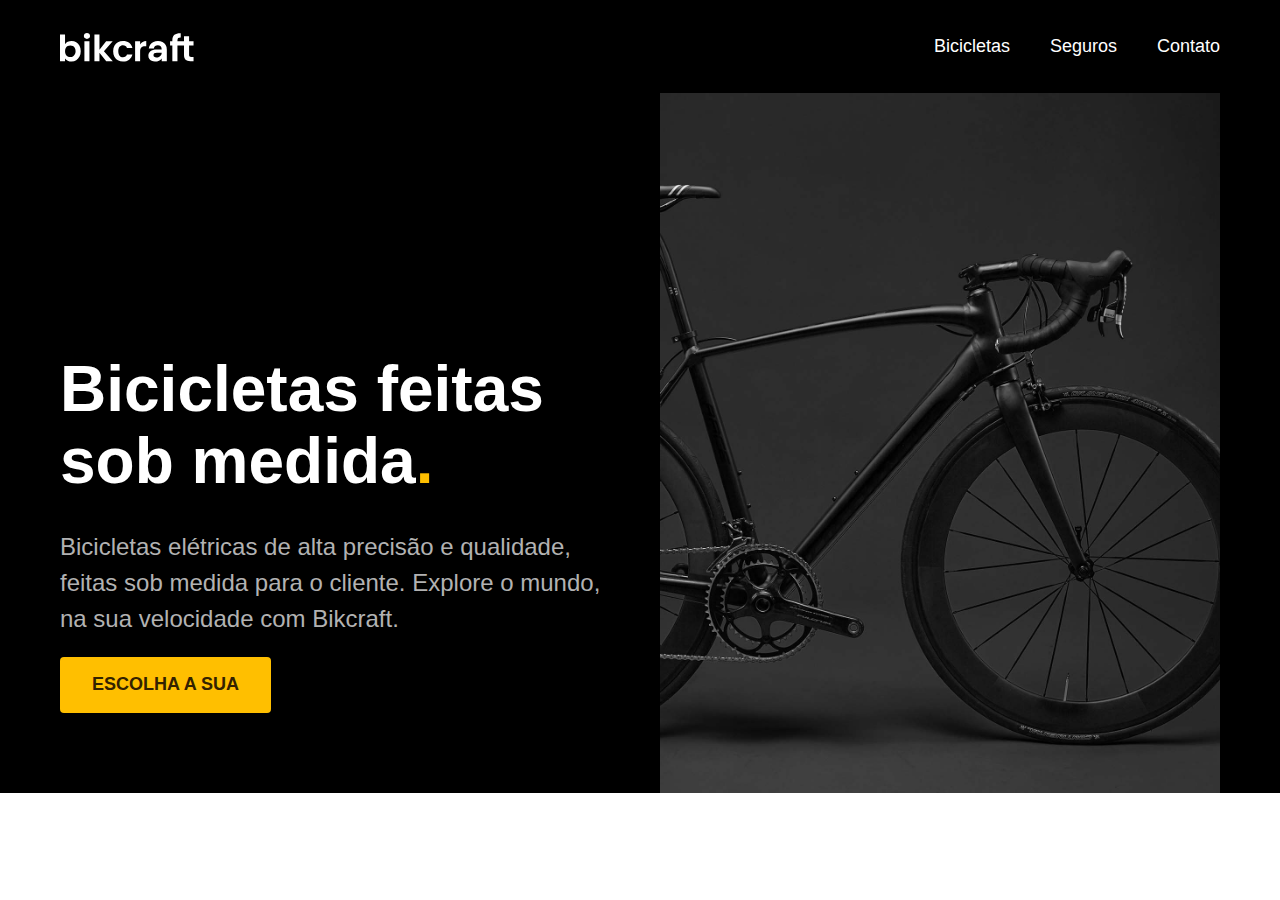
==== index.html @ 9bc5392b "Main/introdução" ====
<!DOCTYPE html>
<html lang="pt-br">
  <head>
    <meta charset="UTF-8" />
    <meta http-equiv="X-UA-Compatible" content="IE=edge" />
    <meta name="viewport" content="width=device-width, initial-scale=1.0" />

    <title>Bikcraft - Bicicletas Elétricas</title>
    <meta
      name="description"
      content="Bicicletas elétricas de alta precisão e qualidade, feitas sob medida para o cliente. Explore o mundo, na sua velocidade com Bikcraft. "
    />

    <link rel="stylesheet" href="css/style.css" />
  </head>

  <body>
    <header class="header-bg">
      <div class="header">
        <a href="./">
           <img src="img/bikcraft.svg" alt="Bikcraft" />
        </a>
        <nav aria-label="primaria">
          <ul class="header-menu">
            <li><a href="./bicicletas.html">Bicicletas</a></li>
            <li><a href="./seguros.html">Seguros</a></li>
            <li><a href="./contato.html">Contato</a></li>
          </ul>
        </nav>
      </div>
    </header>

    <main class="introducao-bg">
      <div class="introducao">
        <div class="introducao-conteudo">
          <h1>Bicicletas feitas sob medida<span>.</span></h1>
          <p>Bicicletas elétricas de alta precisão e qualidade, feitas sob medida para o cliente. Explore o mundo, na sua velocidade com Bikcraft.</p>
          <a href="./bicicletas.html">Escolha a sua</a>
        </div>
        <img src="img/fotos/introducao.jpg" alt="Bicicelta elétrica preta.">
      </div>
    </main>
  </body>
</html>
---- css/style.css ----
/*RESET*/
body {
    margin: 0px;
    font-family: Arial, Helvetica, sans-serif;
}

h1, ul, p{
    margin: 0px;
}

ul {
    margin: 0px;
    padding: 0px;
    list-style: none;
}

a {
    text-decoration: none;
    color: inherit; /*erança do pai*/
}

img {
    max-width: 100%;
    display: block;
}

/*HEADER MENU*/
.header-bg {
    background-color: #000000;
}

.header {
    display: flex;
    flex-wrap: wrap; /*quebrar para baixo quando não tiver espaço*/
    gap: 20px;
    justify-content: space-between;
    align-items: center;    
    box-sizing: border-box; /*box-sizing para somar valores de padding e width - se optar por dixar quebrado não colocar e deixar max-width: 1160px*/
    padding: 20px;
    max-width: 1200px;
    margin-left: auto;
    margin-right: auto;
}

.header-menu {
    display: flex;
    flex-wrap: wrap; /*quebrar para baixo quando não tiver espaço*/
    gap: 40px;
}

.header-menu a {
    color: #ffffff;
    display: inline-block; /*Quando um item cair em baixo do outro, para o padding pegar direito pois é um elemento inline*/
    padding: 16px 0px; /*padding para almentar a área de clique do link*/
    font-size: 18px;
    position: relative;
    
}

.header-menu a::after {
    content: "";
    display: block;
    height: 2px;
    width: 0;
    background: #ffffff;
    margin-top: 4px;
    transition: 0.3s;
    position: absolute;
}

.header-menu a:hover::after {
    width: 100%; /*width em .header-menu a::after cresce em 100%*/
}


/*RESPONSIVIDADE HEADER MENU*/
@media (max-width: 800px) {
    .header-menu {
        gap: 20px;
    }
    .header-menu a {
        background: #111111;
        padding: 12px 16px;
        border-radius: 4px;
    }
    .header-menu a:hover {
        background-color: #2E2E2E;
    }
    .header-menu a::after {
        display: none;
    }
}

@media (max-width: 600px) {
    .header-menu {
        gap: 12px;
    }
    .header-menu a {
        padding: 8px 12px;
        font-size: 14px;

    }
}

/*INTRODUÇÃO*/

.introducao-bg {
    background: #000000;
    color: #ffffff;
}

.introducao {
    display: grid;
    grid-template-columns: 1fr 1fr;
    gap: 0px 40px;
    box-sizing: border-box;/*para somar os paddings definidos*/
    max-width: 1200px;
    padding-left: 20px;
    padding-right: 20px;
    margin-left: auto;
    margin-right: auto;
}

.introducao-conteudo {
    align-self: end;
    padding-bottom: 80px;
}

.introducao h1 {
    margin-bottom: 32px;
    font-size: 64px;
    line-height: 1.125;/*utilizar valor relativo para não ter problema ao diminuir ou almentar o tamanho da fonte (calculo por ex 64px/72px = 1.125)*/
}

.introducao h1 span {
    color: #FFBF00;
}

.introducao p {
    margin-bottom: 20px;
    font-size: 24px;
    line-height: 1.5;
    color: #b2b2b2;
}

.introducao a {
    display: inline-block;/*para pegar o padding corretamente*/
    padding: 16px 32px;
    background: #FFBF00;
    border-radius: 4px;
    text-transform: uppercase;
    color: #332200;
    font-size: 18px;
    line-height: 1.33;
    font-weight: bold;
}

.introducao a:hover {
    background: #FFB60D;
}
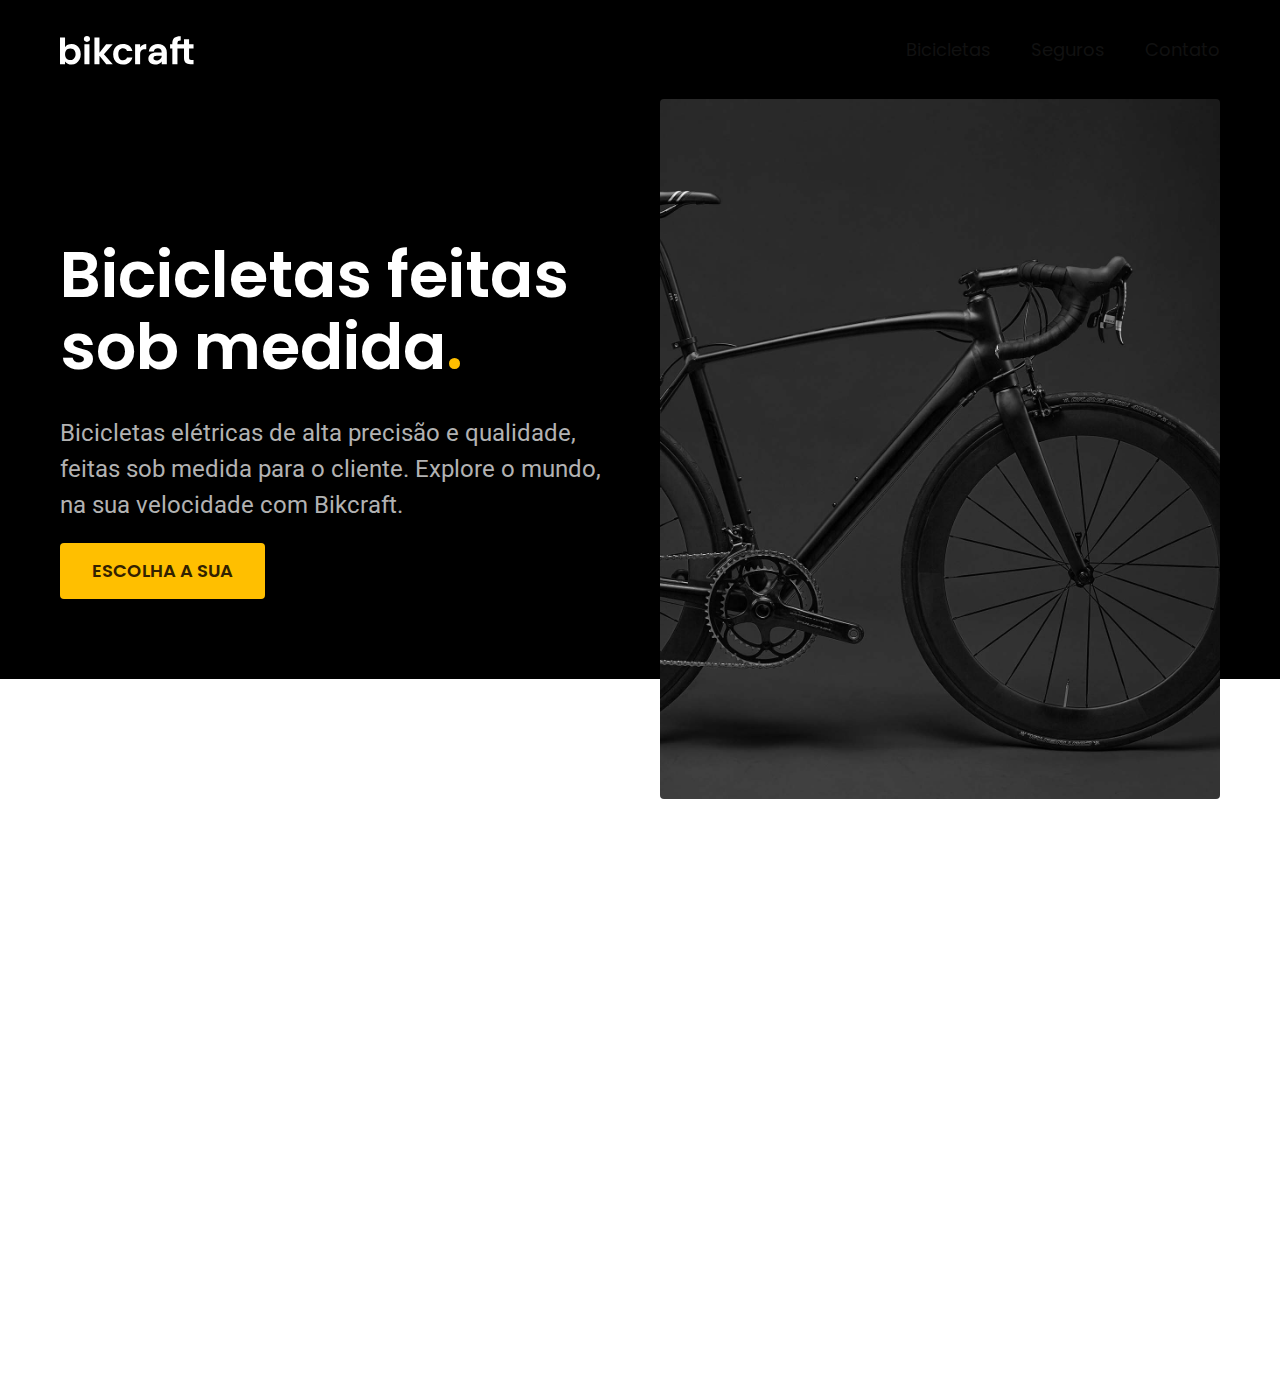
==== commit 4236fb19: "Tipografia e CSS Utilitário" ====
--- a/index.html
+++ b/index.html
@@ -12,6 +12,9 @@
     />
 
     <link rel="stylesheet" href="css/style.css" />
+    <link rel="preconnect" href="https://fonts.googleapis.com">
+    <link rel="preconnect" href="https://fonts.gstatic.com" crossorigin>
+    <link href="https://fonts.googleapis.com/css2?family=Josefin+Sans:ital,wght@1,200;1,300&family=Poppins:wght@400;600&family=Roboto:wght@400;500&family=Yeseva+One&display=swap" rel="stylesheet">
   </head>
 
   <body>
@@ -33,11 +36,13 @@
     <main class="introducao-bg">
       <div class="introducao">
         <div class="introducao-conteudo">
-          <h1>Bicicletas feitas sob medida<span>.</span></h1>
-          <p>Bicicletas elétricas de alta precisão e qualidade, feitas sob medida para o cliente. Explore o mundo, na sua velocidade com Bikcraft.</p>
-          <a href="./bicicletas.html">Escolha a sua</a>
+          <h1 class="texto-grande cor-0">Bicicletas feitas sob medida<span>.</span></h1>
+          <p class="texto-medio cor-5">Bicicletas elétricas de alta precisão e qualidade, feitas sob medida para o cliente. Explore o mundo, na sua velocidade com Bikcraft.</p>
+          <a class="botao" href="./bicicletas.html">Escolha a sua</a>
         </div>
-        <img src="img/fotos/introducao.jpg" alt="Bicicelta elétrica preta.">
+        <div>
+          <img src="img/fotos/introducao.jpg" alt="Bicicelta elétrica preta.">
+        </div>  
       </div>
     </main>
   </body>
--- a/css/style.css
+++ b/css/style.css
@@ -1,160 +1,19 @@
-/*RESET*/
-body {
-    margin: 0px;
-    font-family: Arial, Helvetica, sans-serif;
-}
+@import "global/global.css";
+@import "global/header.css";
 
-h1, ul, p{
-    margin: 0px;
-}
+/*tipografia*/
+@import "utilidades.css/tipografia.css";
 
-ul {
-    margin: 0px;
-    padding: 0px;
-    list-style: none;
-}
+/*Cores*/
+@import "utilidades.css/cores.css";
 
-a {
-    text-decoration: none;
-    color: inherit; /*erança do pai*/
-}
+/*Utilidades*/
+@import "utilidades.css/componentes.css";
 
-img {
-    max-width: 100%;
-    display: block;
-}
-
-/*HEADER MENU*/
-.header-bg {
-    background-color: #000000;
-}
-
-.header {
-    display: flex;
-    flex-wrap: wrap; /*quebrar para baixo quando não tiver espaço*/
-    gap: 20px;
-    justify-content: space-between;
-    align-items: center;    
-    box-sizing: border-box; /*box-sizing para somar valores de padding e width - se optar por dixar quebrado não colocar e deixar max-width: 1160px*/
-    padding: 20px;
-    max-width: 1200px;
-    margin-left: auto;
-    margin-right: auto;
-}
-
-.header-menu {
-    display: flex;
-    flex-wrap: wrap; /*quebrar para baixo quando não tiver espaço*/
-    gap: 40px;
-}
-
-.header-menu a {
-    color: #ffffff;
-    display: inline-block; /*Quando um item cair em baixo do outro, para o padding pegar direito pois é um elemento inline*/
-    padding: 16px 0px; /*padding para almentar a área de clique do link*/
-    font-size: 18px;
-    position: relative;
-    
-}
-
-.header-menu a::after {
-    content: "";
-    display: block;
-    height: 2px;
-    width: 0;
-    background: #ffffff;
-    margin-top: 4px;
-    transition: 0.3s;
-    position: absolute;
-}
-
-.header-menu a:hover::after {
-    width: 100%; /*width em .header-menu a::after cresce em 100%*/
-}
+/*home*/
+@import "home.css/introducao.css";
 
 
-/*RESPONSIVIDADE HEADER MENU*/
-@media (max-width: 800px) {
-    .header-menu {
-        gap: 20px;
-    }
-    .header-menu a {
-        background: #111111;
-        padding: 12px 16px;
-        border-radius: 4px;
-    }
-    .header-menu a:hover {
-        background-color: #2E2E2E;
-    }
-    .header-menu a::after {
-        display: none;
-    }
-}
 
-@media (max-width: 600px) {
-    .header-menu {
-        gap: 12px;
-    }
-    .header-menu a {
-        padding: 8px 12px;
-        font-size: 14px;
 
-    }
-}
 
-/*INTRODUÇÃO*/
-
-.introducao-bg {
-    background: #000000;
-    color: #ffffff;
-}
-
-.introducao {
-    display: grid;
-    grid-template-columns: 1fr 1fr;
-    gap: 0px 40px;
-    box-sizing: border-box;/*para somar os paddings definidos*/
-    max-width: 1200px;
-    padding-left: 20px;
-    padding-right: 20px;
-    margin-left: auto;
-    margin-right: auto;
-}
-
-.introducao-conteudo {
-    align-self: end;
-    padding-bottom: 80px;
-}
-
-.introducao h1 {
-    margin-bottom: 32px;
-    font-size: 64px;
-    line-height: 1.125;/*utilizar valor relativo para não ter problema ao diminuir ou almentar o tamanho da fonte (calculo por ex 64px/72px = 1.125)*/
-}
-
-.introducao h1 span {
-    color: #FFBF00;
-}
-
-.introducao p {
-    margin-bottom: 20px;
-    font-size: 24px;
-    line-height: 1.5;
-    color: #b2b2b2;
-}
-
-.introducao a {
-    display: inline-block;/*para pegar o padding corretamente*/
-    padding: 16px 32px;
-    background: #FFBF00;
-    border-radius: 4px;
-    text-transform: uppercase;
-    color: #332200;
-    font-size: 18px;
-    line-height: 1.33;
-    font-weight: bold;
-}
-
-.introducao a:hover {
-    background: #FFB60D;
-}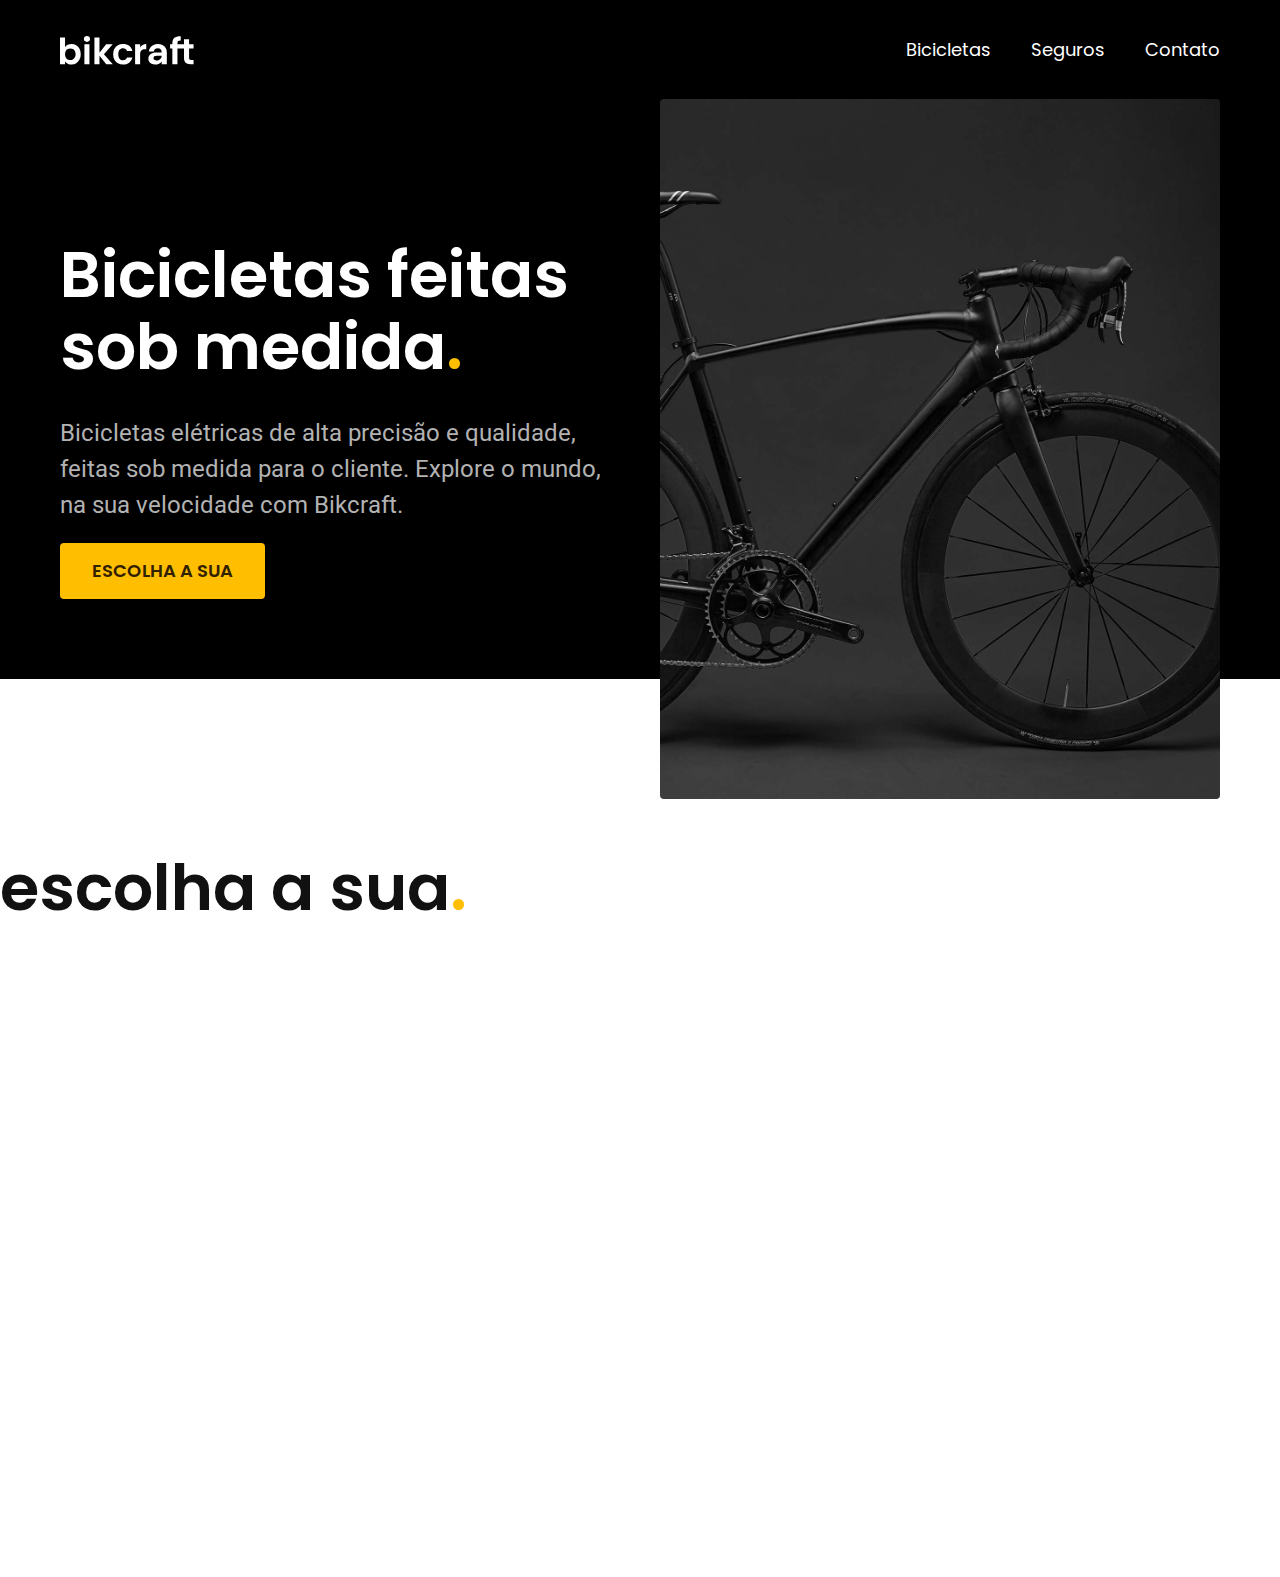
==== commit 620bacb6: "Variaveis das cores" ====
--- a/index.html
+++ b/index.html
@@ -24,7 +24,7 @@
            <img src="img/bikcraft.svg" alt="Bikcraft" />
         </a>
         <nav aria-label="primaria">
-          <ul class="header-menu">
+          <ul class="header-menu cor-0">
             <li><a href="./bicicletas.html">Bicicletas</a></li>
             <li><a href="./seguros.html">Seguros</a></li>
             <li><a href="./contato.html">Contato</a></li>
@@ -36,7 +36,7 @@
     <main class="introducao-bg">
       <div class="introducao">
         <div class="introducao-conteudo">
-          <h1 class="texto-grande cor-0">Bicicletas feitas sob medida<span>.</span></h1>
+          <h1 class="texto-grande cor-0">Bicicletas feitas sob medida<span class="cor-p1">.</span></h1>
           <p class="texto-medio cor-5">Bicicletas elétricas de alta precisão e qualidade, feitas sob medida para o cliente. Explore o mundo, na sua velocidade com Bikcraft.</p>
           <a class="botao" href="./bicicletas.html">Escolha a sua</a>
         </div>
@@ -45,5 +45,6 @@
         </div>  
       </div>
     </main>
+    <h2 class="texto-grande">escolha a sua<span class="cor-p1">.</span></h2>
   </body>
 </html>
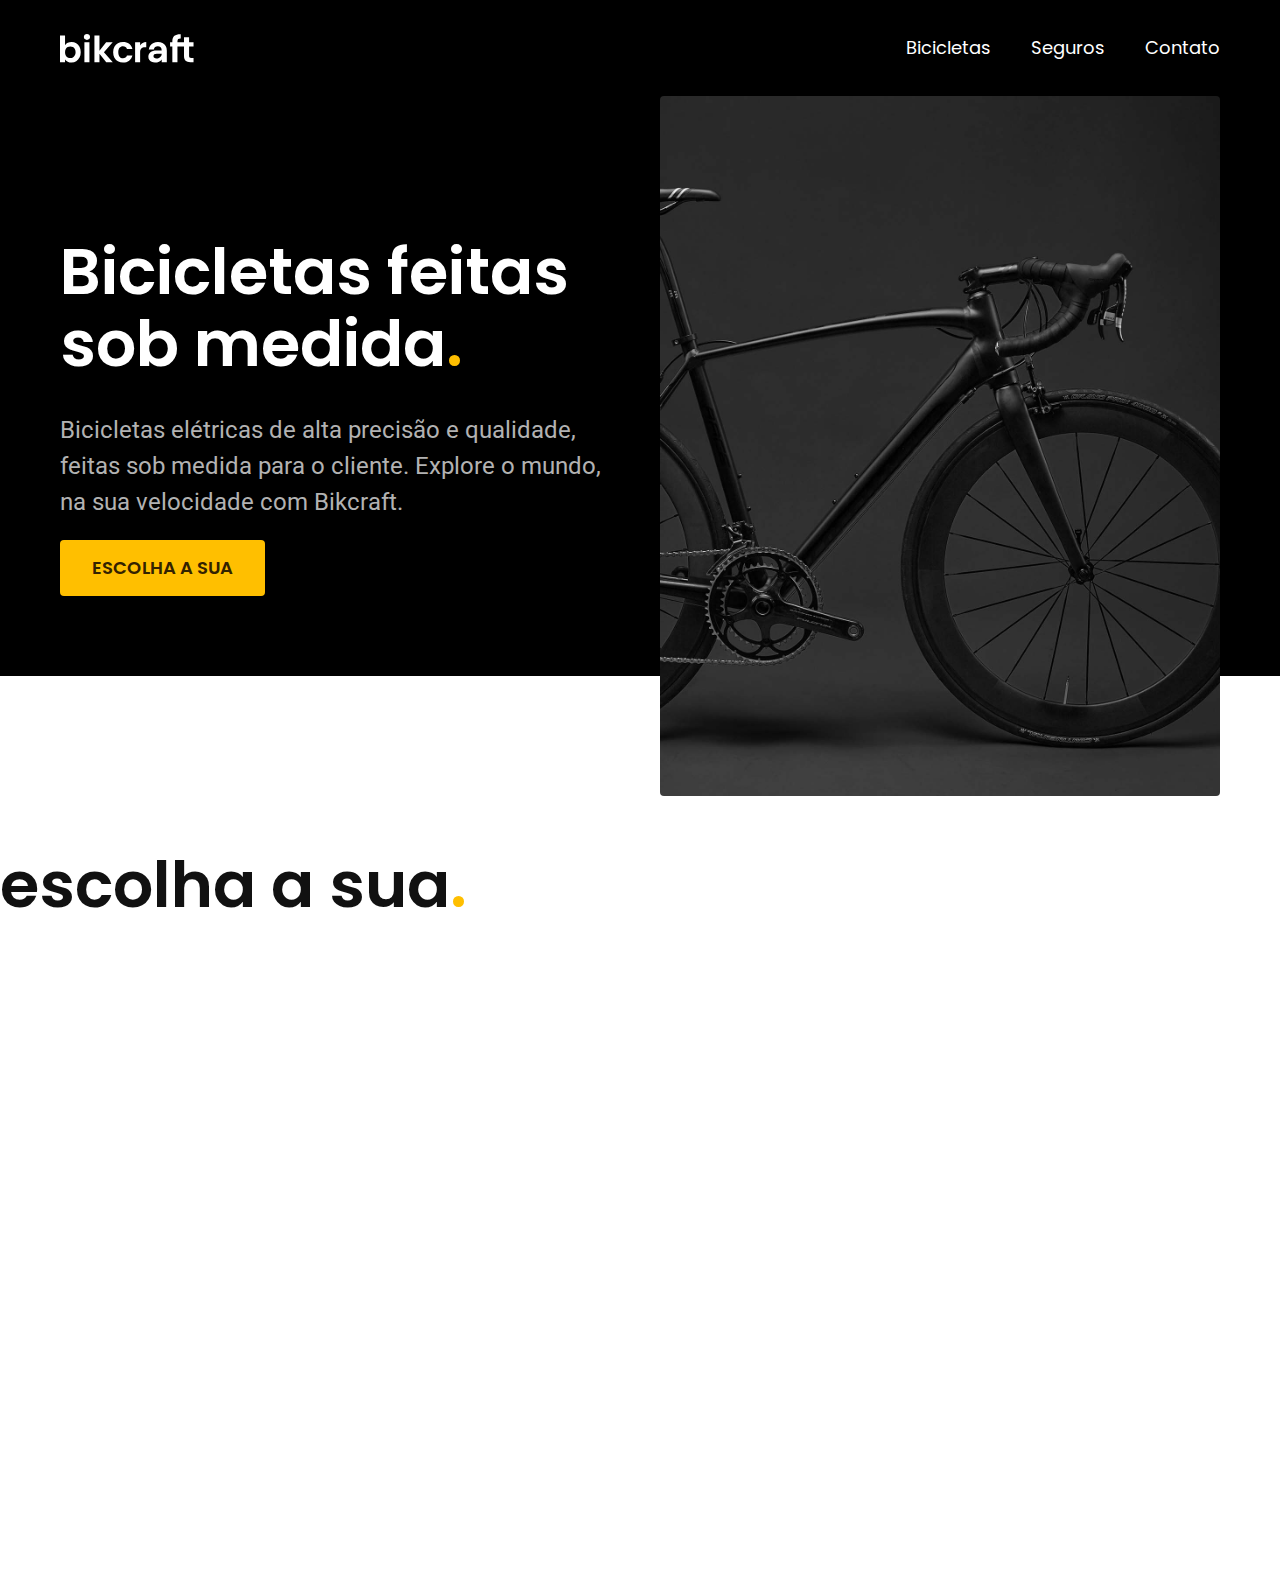
==== commit 855f848a: "Tipografia Utilitária" ====
--- a/index.html
+++ b/index.html
@@ -24,7 +24,7 @@
            <img src="img/bikcraft.svg" alt="Bikcraft" />
         </a>
         <nav aria-label="primaria">
-          <ul class="header-menu cor-0">
+          <ul class="header-menu font-1-m cor-0">
             <li><a href="./bicicletas.html">Bicicletas</a></li>
             <li><a href="./seguros.html">Seguros</a></li>
             <li><a href="./contato.html">Contato</a></li>
@@ -36,8 +36,8 @@
     <main class="introducao-bg">
       <div class="introducao">
         <div class="introducao-conteudo">
-          <h1 class="texto-grande cor-0">Bicicletas feitas sob medida<span class="cor-p1">.</span></h1>
-          <p class="texto-medio cor-5">Bicicletas elétricas de alta precisão e qualidade, feitas sob medida para o cliente. Explore o mundo, na sua velocidade com Bikcraft.</p>
+          <h1 class="font-1-xxl cor-0">Bicicletas feitas sob medida<span class="cor-p1">.</span></h1>
+          <p class="font-2-l cor-5">Bicicletas elétricas de alta precisão e qualidade, feitas sob medida para o cliente. Explore o mundo, na sua velocidade com Bikcraft.</p>
           <a class="botao" href="./bicicletas.html">Escolha a sua</a>
         </div>
         <div>
@@ -45,6 +45,6 @@
         </div>  
       </div>
     </main>
-    <h2 class="texto-grande">escolha a sua<span class="cor-p1">.</span></h2>
+    <h2 class="font-1-xxl">escolha a sua<span class="cor-p1">.</span></h2>
   </body>
 </html>
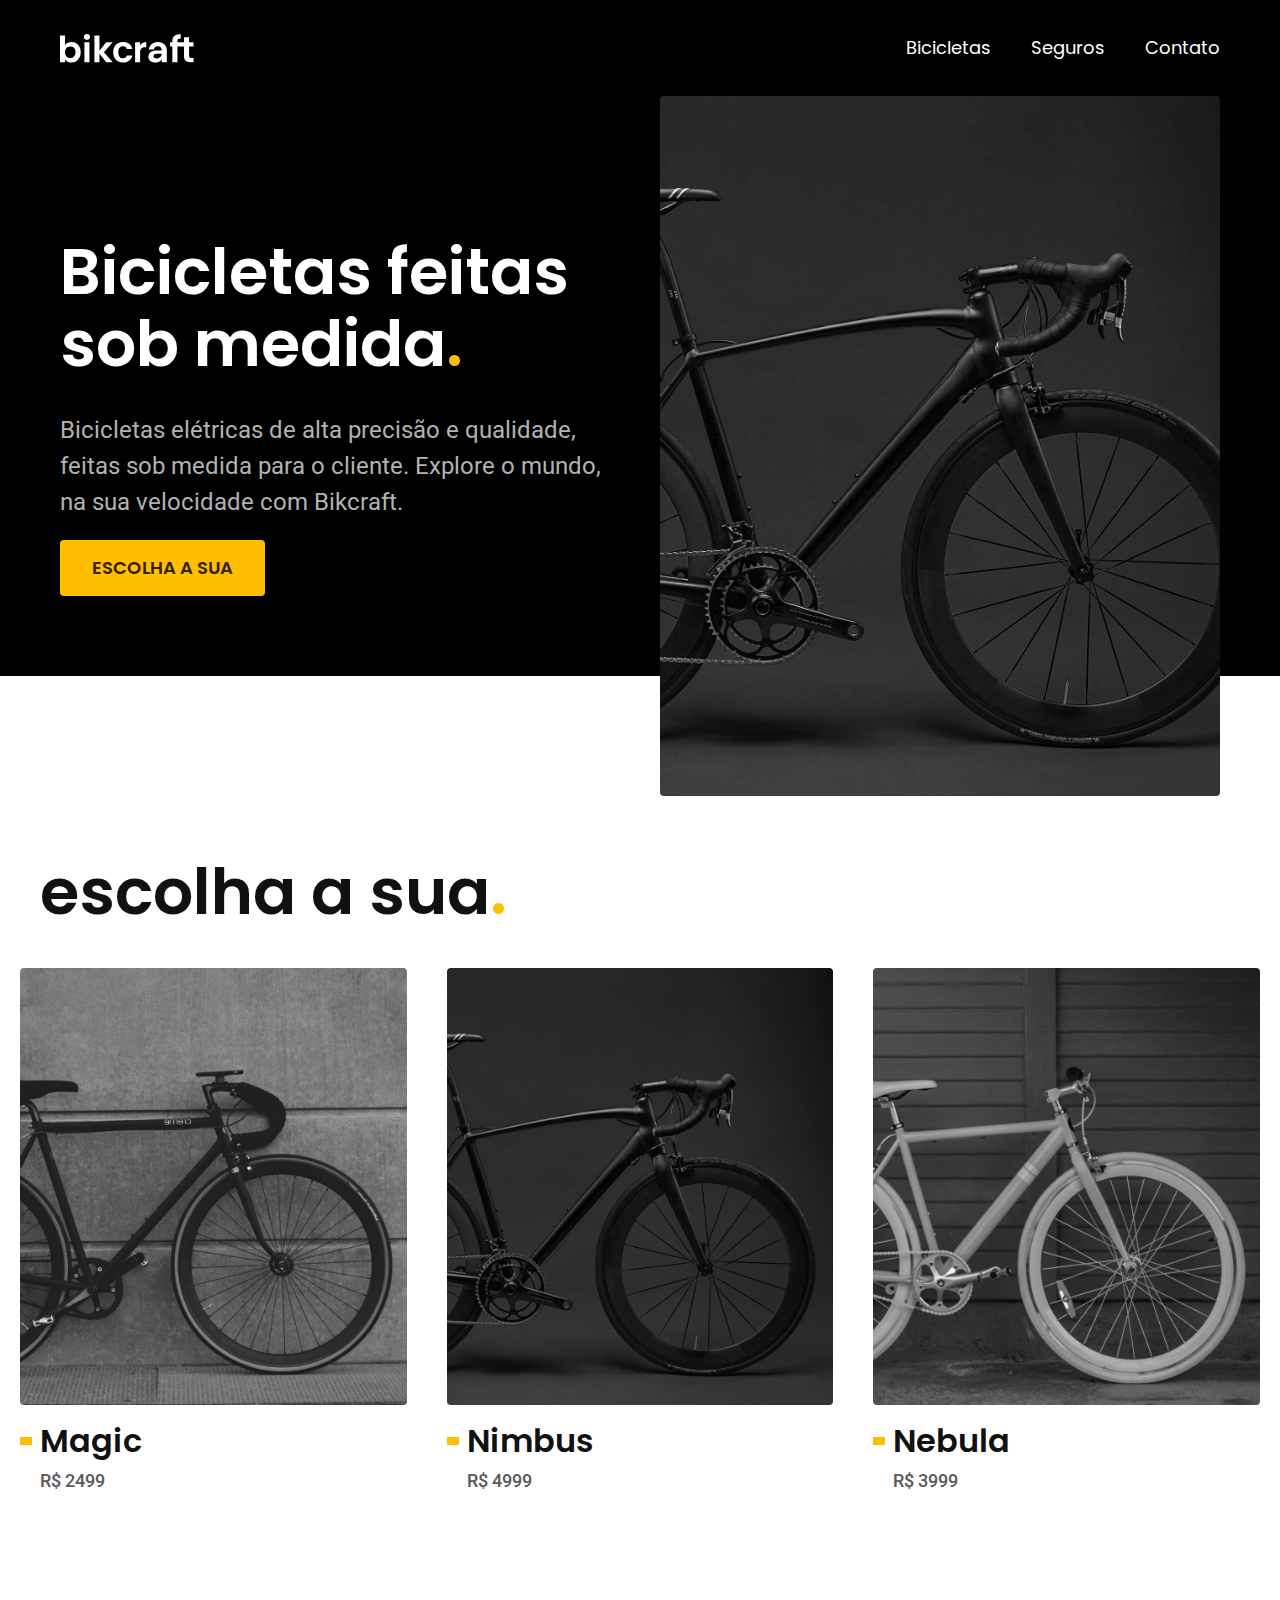
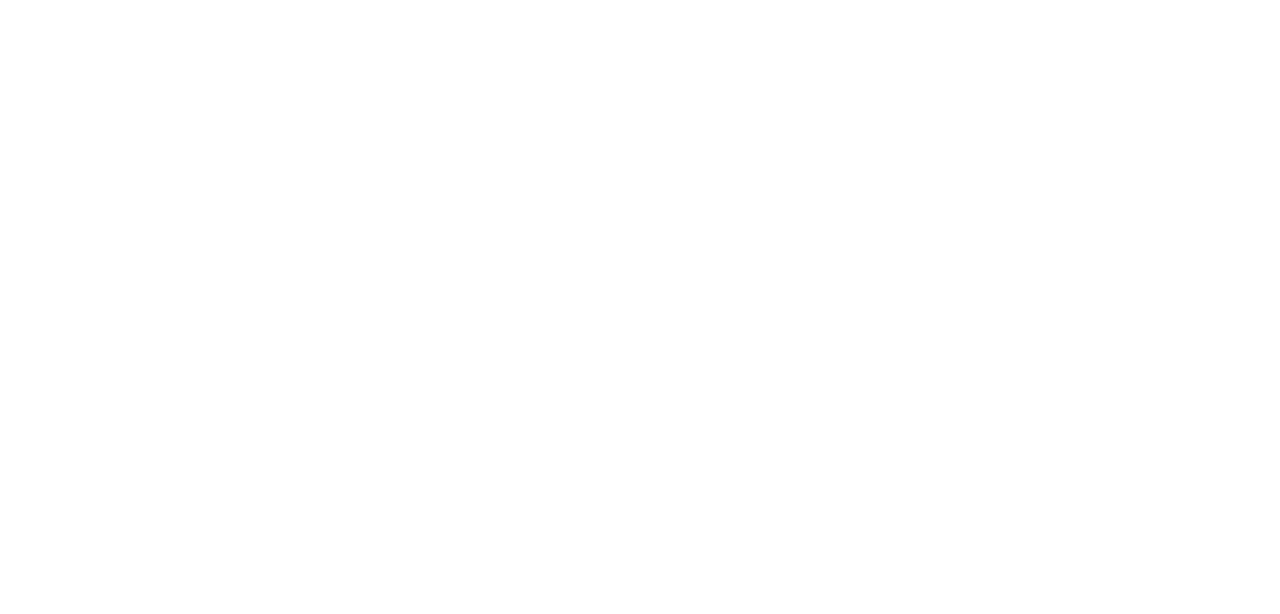
==== commit 8ba31d9d: "Article -  Lista de produtos" ====
--- a/index.html
+++ b/index.html
@@ -45,6 +45,34 @@
         </div>  
       </div>
     </main>
-    <h2 class="font-1-xxl">escolha a sua<span class="cor-p1">.</span></h2>
+    <article class="bicicletas-lista">
+      <h2 class="font-1-xxl">escolha a sua<span class="cor-p1">.</span></h2>
+      <ul>
+        <li>
+          <a href="./bicicletas/magic/html">
+            <img src="img/bicicletas/magic-home.jpg" alt="Bicicleta preta">
+          <h3 class="font-1-xl">Magic</h3>
+          <span class="font-2-m cor-8">R$ 2499</span>
+          </a>
+        </li>
+        
+        <li>
+          <a href="./bicicletas/nimbus/html">
+            <img src="img/bicicletas/nimbus-home.jpg" alt="Bicicleta preta">
+          <h3 class="font-1-xl">Nimbus</h3>
+          <span class="font-2-m cor-8">R$ 4999</span>
+          </a>
+        </li>
+         
+        <li>
+          <a href="./bicicletas/nebula/html">
+            <img src="img/bicicletas/nebula-home.jpg" alt="Bicicleta branca">
+          <h3 class="font-1-xl">Nebula</h3>
+          <span class="font-2-m cor-8">R$ 3999</span>
+          </a>
+        </li>
+      </ul>
+    </article>
+    
   </body>
 </html>
--- a/css/style.css
+++ b/css/style.css
@@ -13,6 +13,8 @@
 /*home*/
 @import "home.css/introducao.css";
 
+/*bicicletas*/
+@import "bicicletas.css/bicicletas-lista.css";
 
 
 
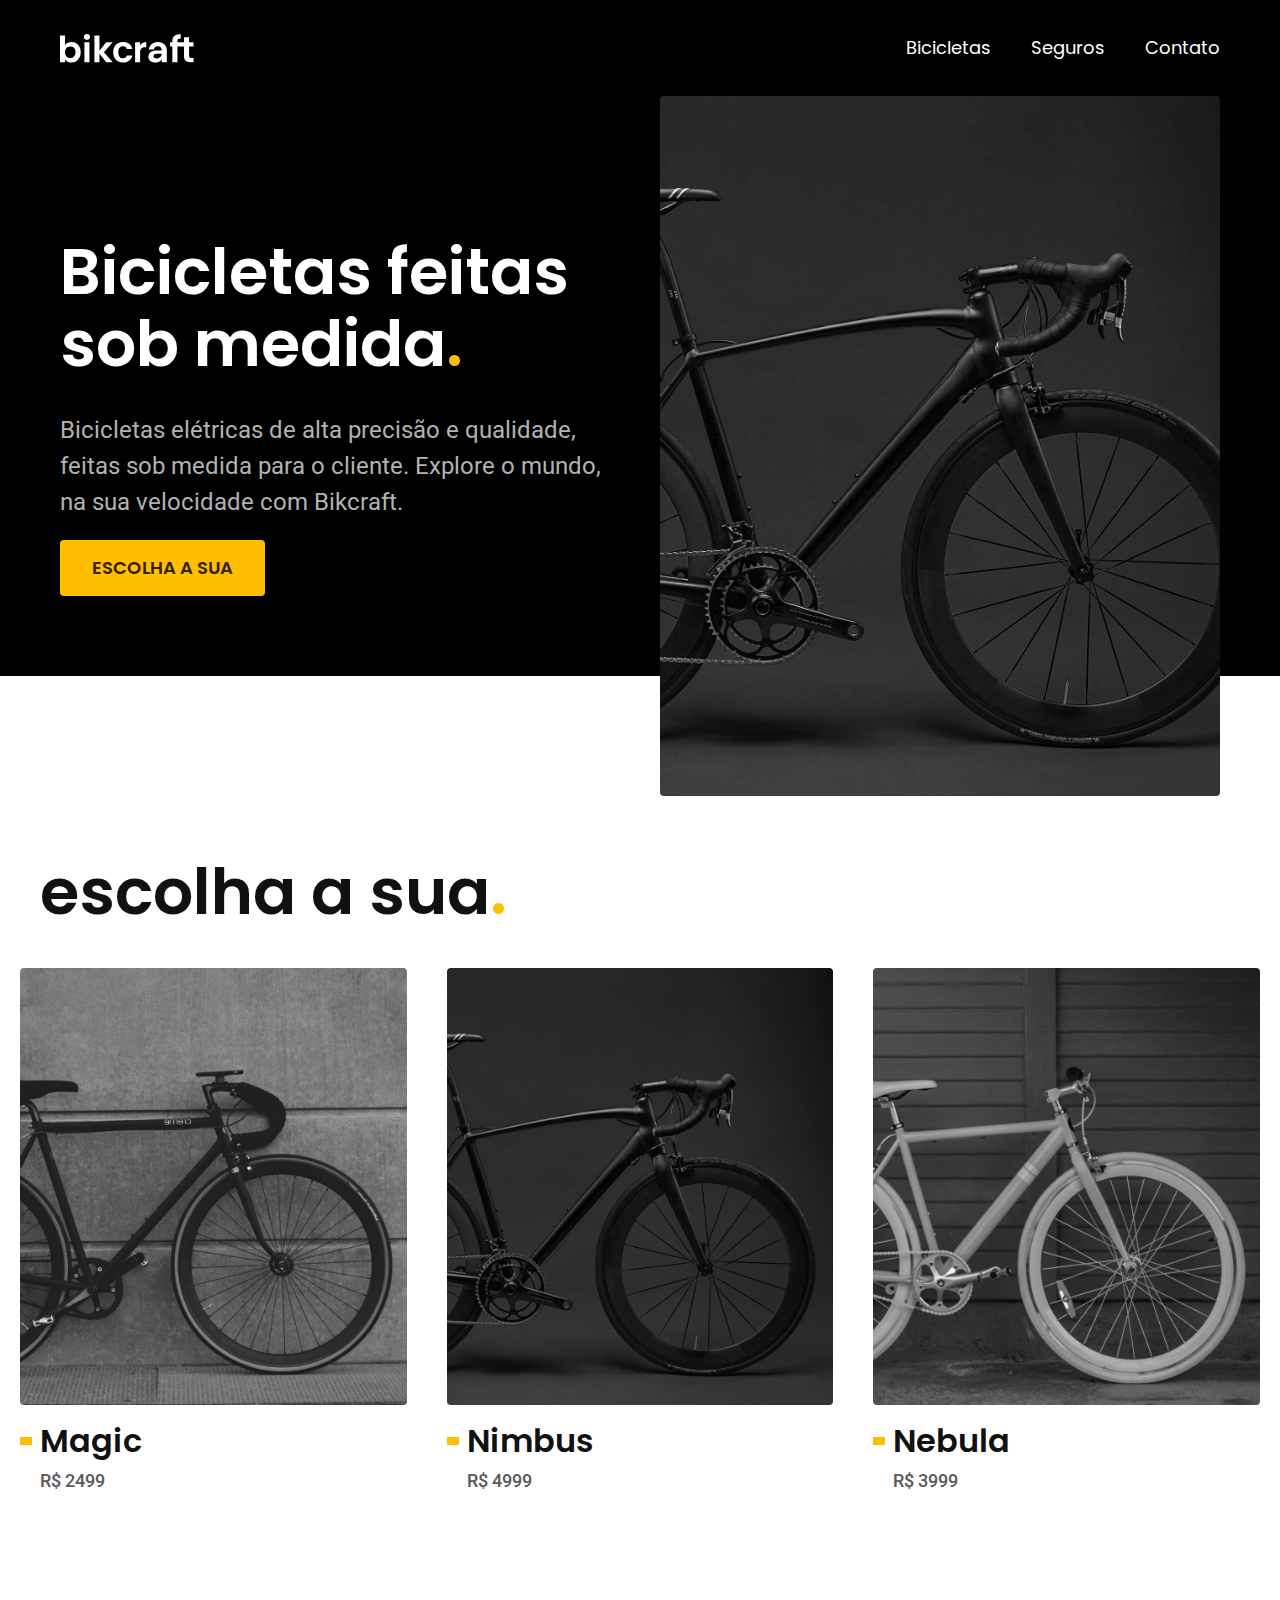
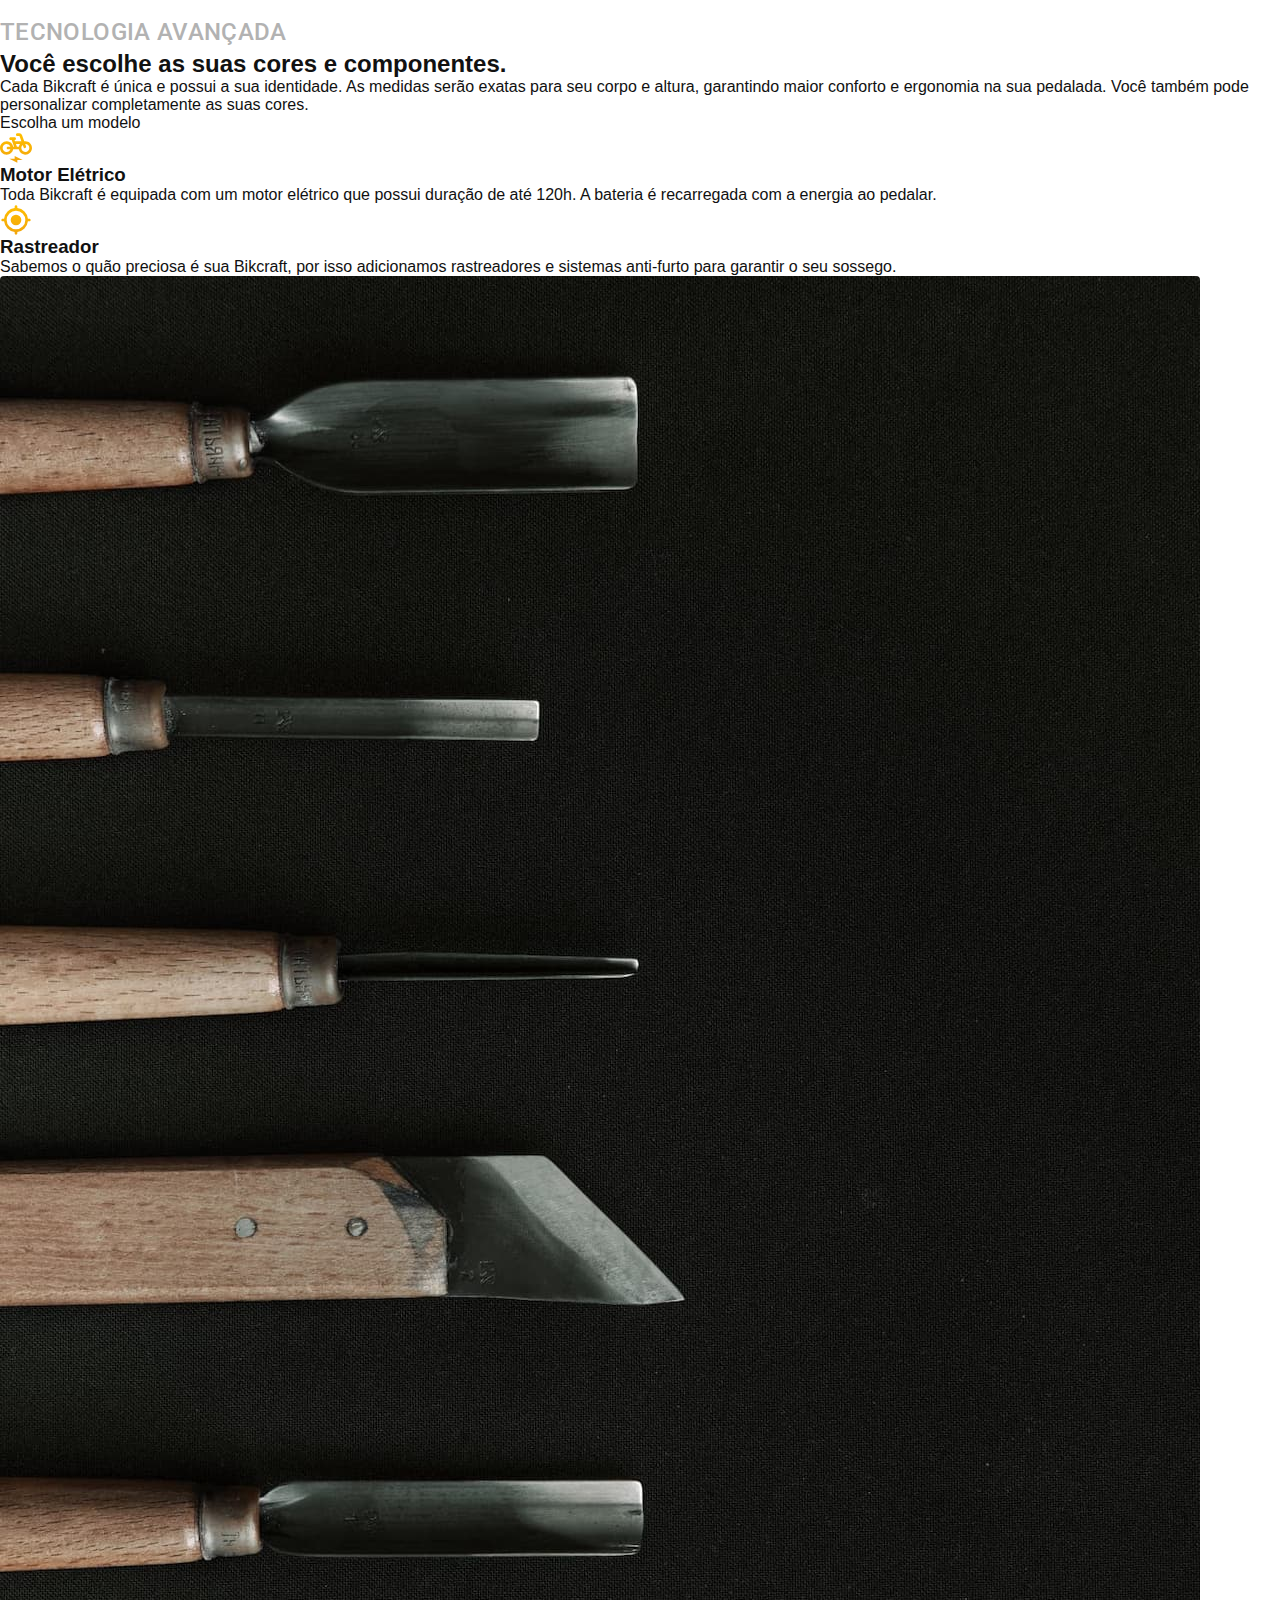
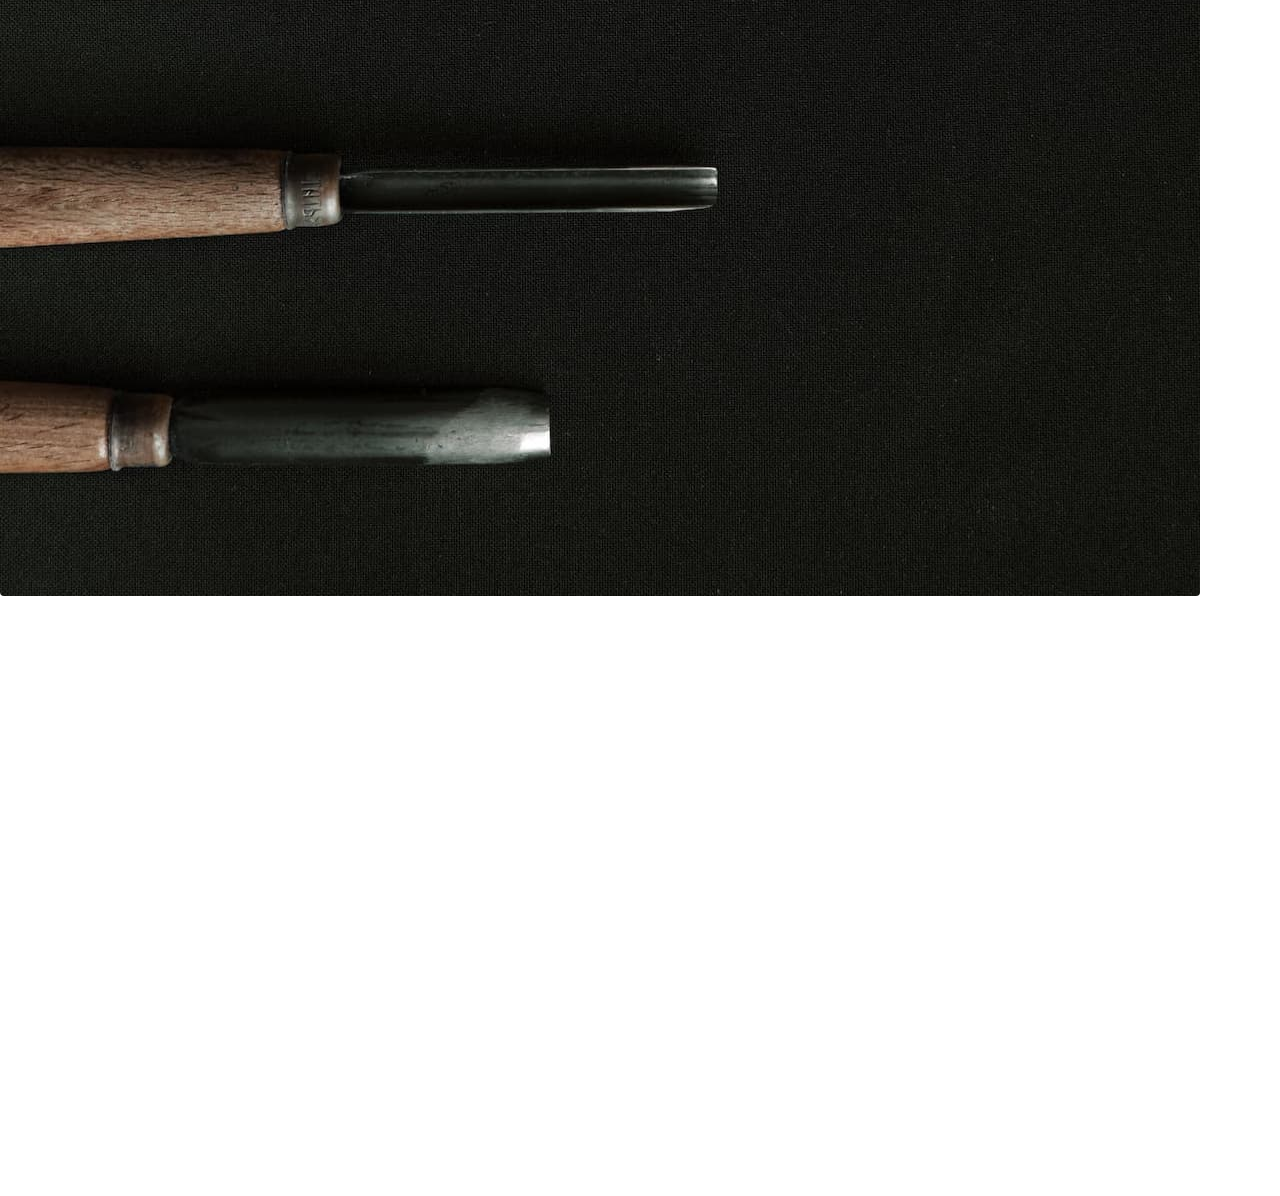
==== commit 30404851: "Article - Tecnologia" ====
--- a/index.html
+++ b/index.html
@@ -19,7 +19,7 @@
 
   <body>
     <header class="header-bg">
-      <div class="header">
+      <div class="header container">
         <a href="./">
            <img src="img/bikcraft.svg" alt="Bikcraft" />
         </a>
@@ -34,7 +34,7 @@
     </header>
 
     <main class="introducao-bg">
-      <div class="introducao">
+      <div class="introducao container">
         <div class="introducao-conteudo">
           <h1 class="font-1-xxl cor-0">Bicicletas feitas sob medida<span class="cor-p1">.</span></h1>
           <p class="font-2-l cor-5">Bicicletas elétricas de alta precisão e qualidade, feitas sob medida para o cliente. Explore o mundo, na sua velocidade com Bikcraft.</p>
@@ -46,7 +46,7 @@
       </div>
     </main>
     <article class="bicicletas-lista">
-      <h2 class="font-1-xxl">escolha a sua<span class="cor-p1">.</span></h2>
+      <h2 class="Container font-1-xxl">escolha a sua<span class="cor-p1">.</span></h2>
       <ul>
         <li>
           <a href="./bicicletas/magic/html">
@@ -55,7 +55,7 @@
           <span class="font-2-m cor-8">R$ 2499</span>
           </a>
         </li>
-        
+
         <li>
           <a href="./bicicletas/nimbus/html">
             <img src="img/bicicletas/nimbus-home.jpg" alt="Bicicleta preta">
@@ -73,6 +73,29 @@
         </li>
       </ul>
     </article>
-    
+    <article class="tecnologia-bg">
+      <div class="tecnologia-container">
+        <div class="tecnologia-conteudo">
+          <span class="font-2-l-b cor-5">Tecnologia Avançada</span>
+          <h2>Você escolhe as suas cores e componentes.</h2>
+          <p>Cada Bikcraft é única e possui a sua identidade. As medidas serão exatas para seu corpo e altura, garantindo maior conforto e ergonomia na sua pedalada. Você também pode personalizar completamente as suas cores.</p>
+          <a href="./bicicletas.html">Escolha um modelo</a>
+          <div>
+            <img src="img/icones/eletrica.svg" alt="">
+            <h3>Motor Elétrico</h3>
+            <p>Toda Bikcraft é equipada com um motor elétrico que possui duração de até 120h. A bateria é recarregada com a energia ao pedalar.</p>
+          </div>
+          <div>
+            <img src="img/icones/rastreador.svg" alt="">
+            <h3>Rastreador</h3>
+            <p>Sabemos o quão preciosa é sua Bikcraft, por isso adicionamos rastreadores e sistemas anti-furto para garantir o seu sossego.</p>
+          </div>
+        </div>
+        <div class="tecnologia-imagem">
+          <img src="img/fotos/tecnologia.jpg" alt="">
+        </div>
+      </div>
+
+    </article>
   </body>
 </html>
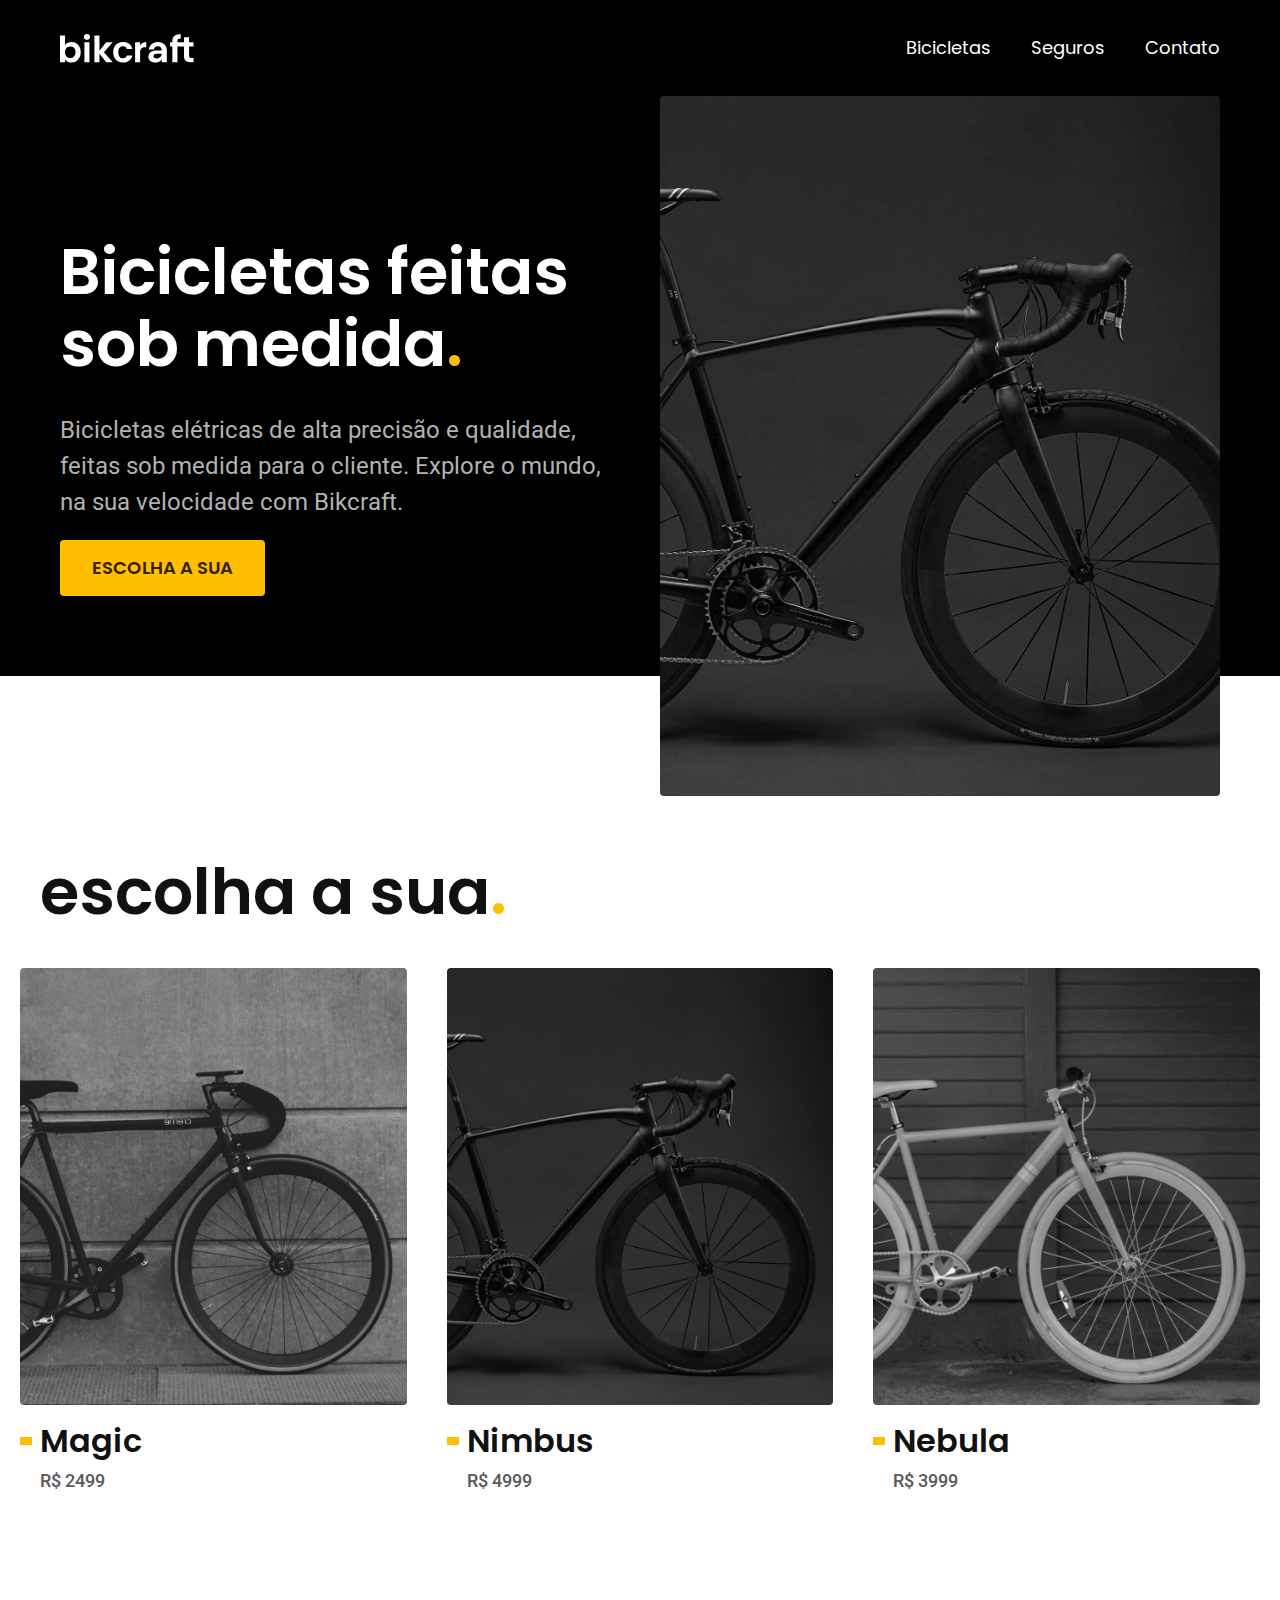
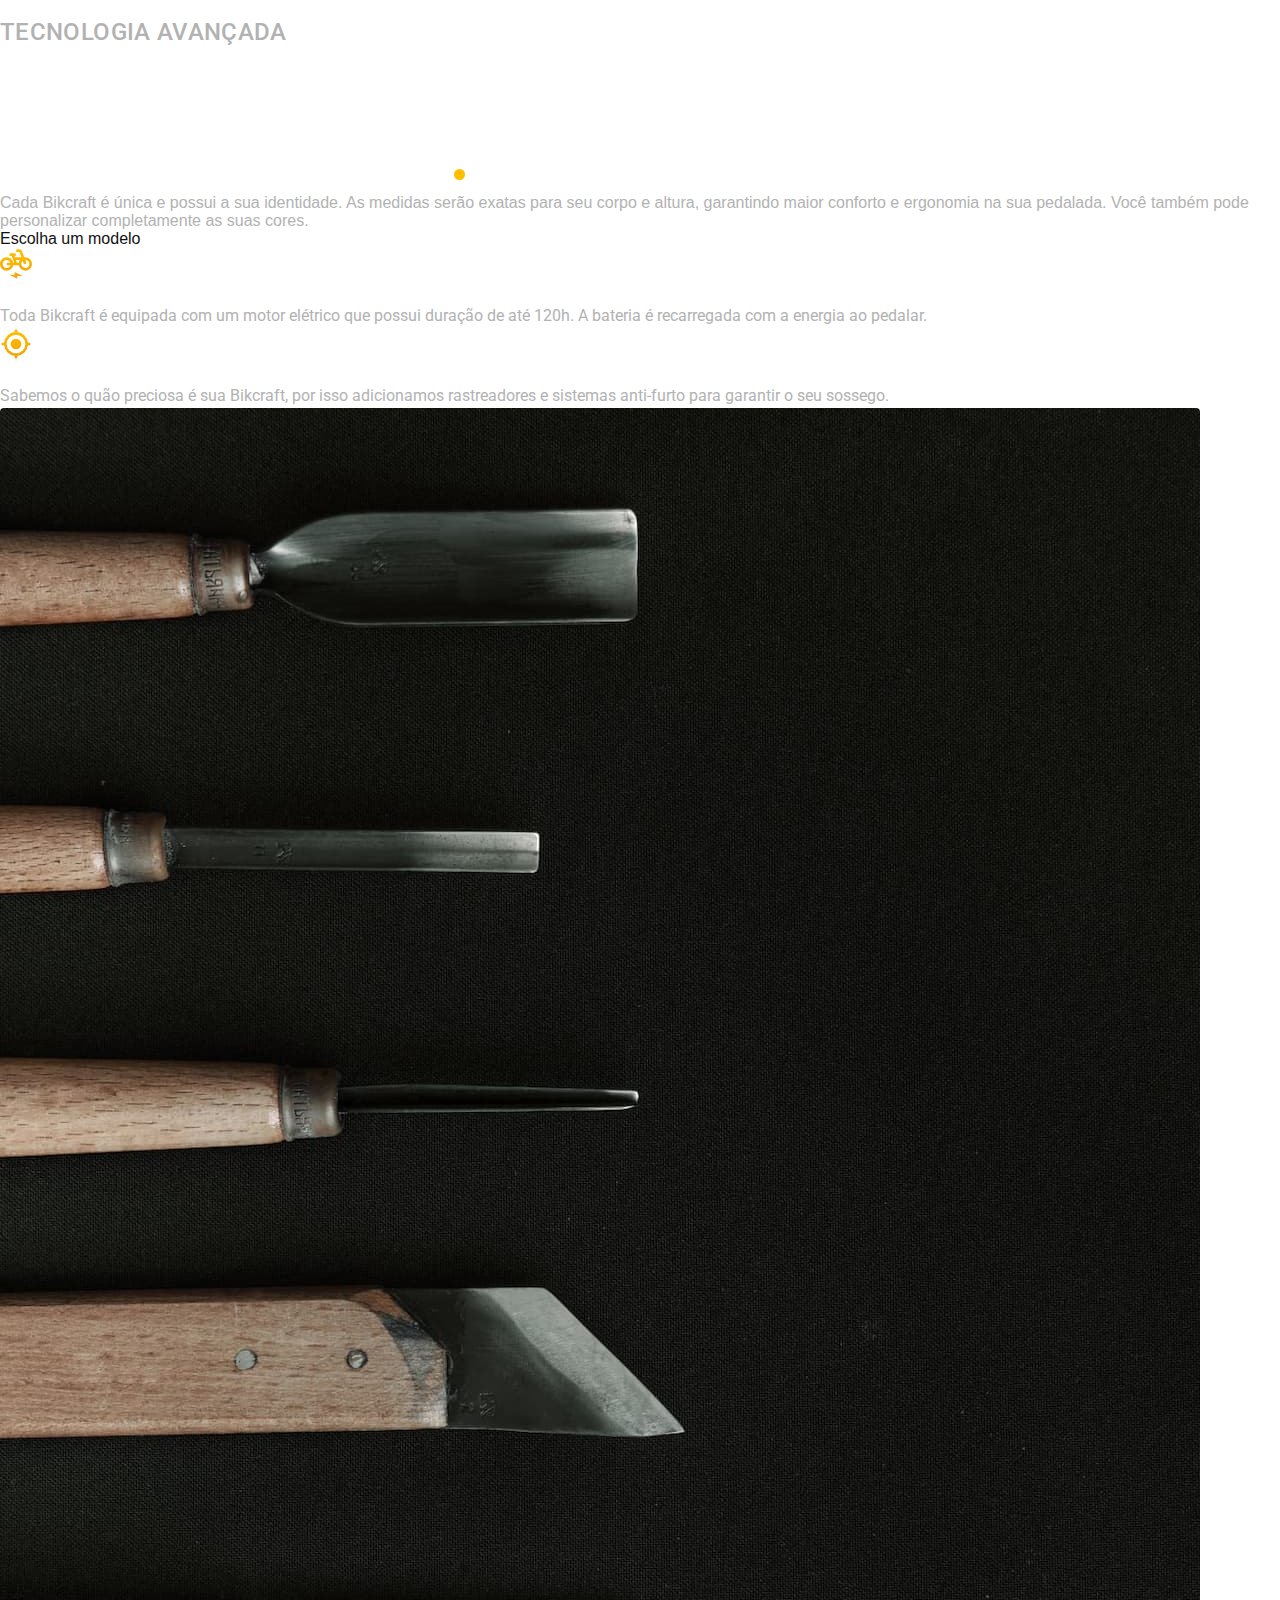
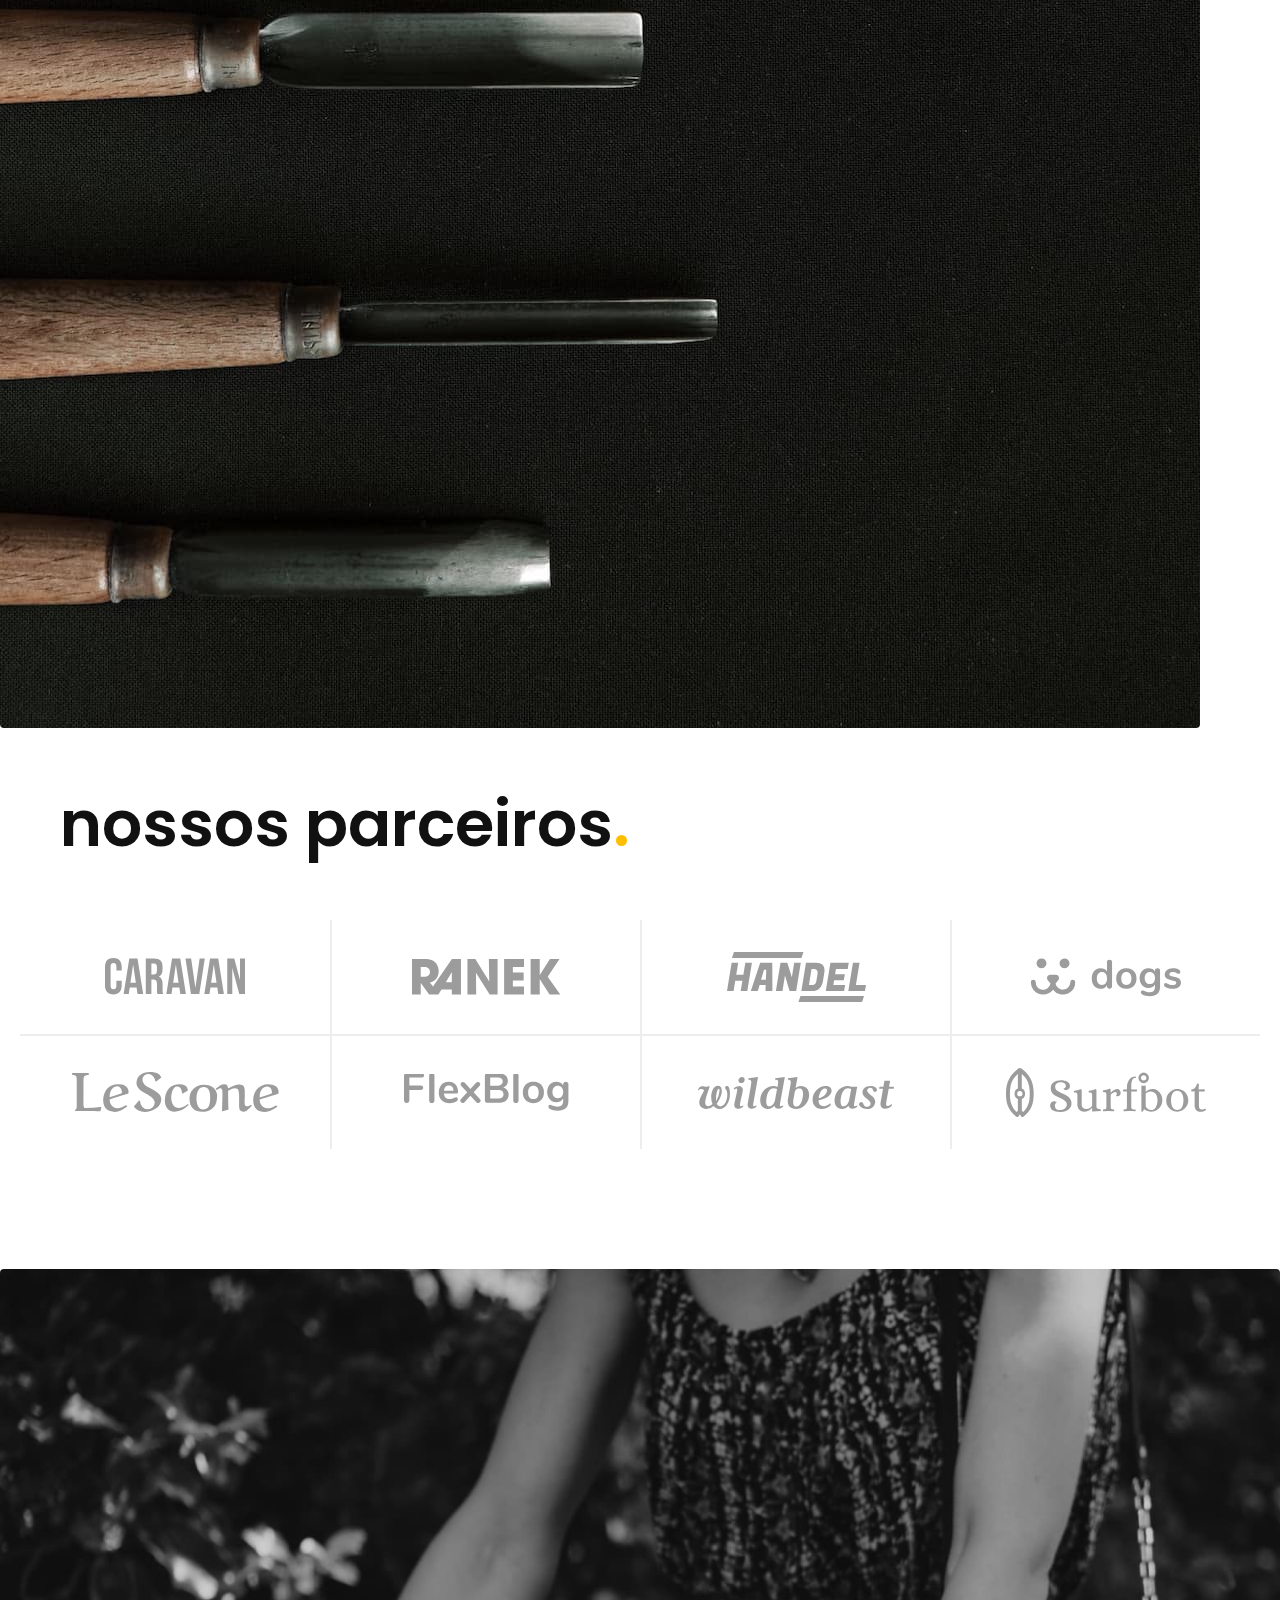
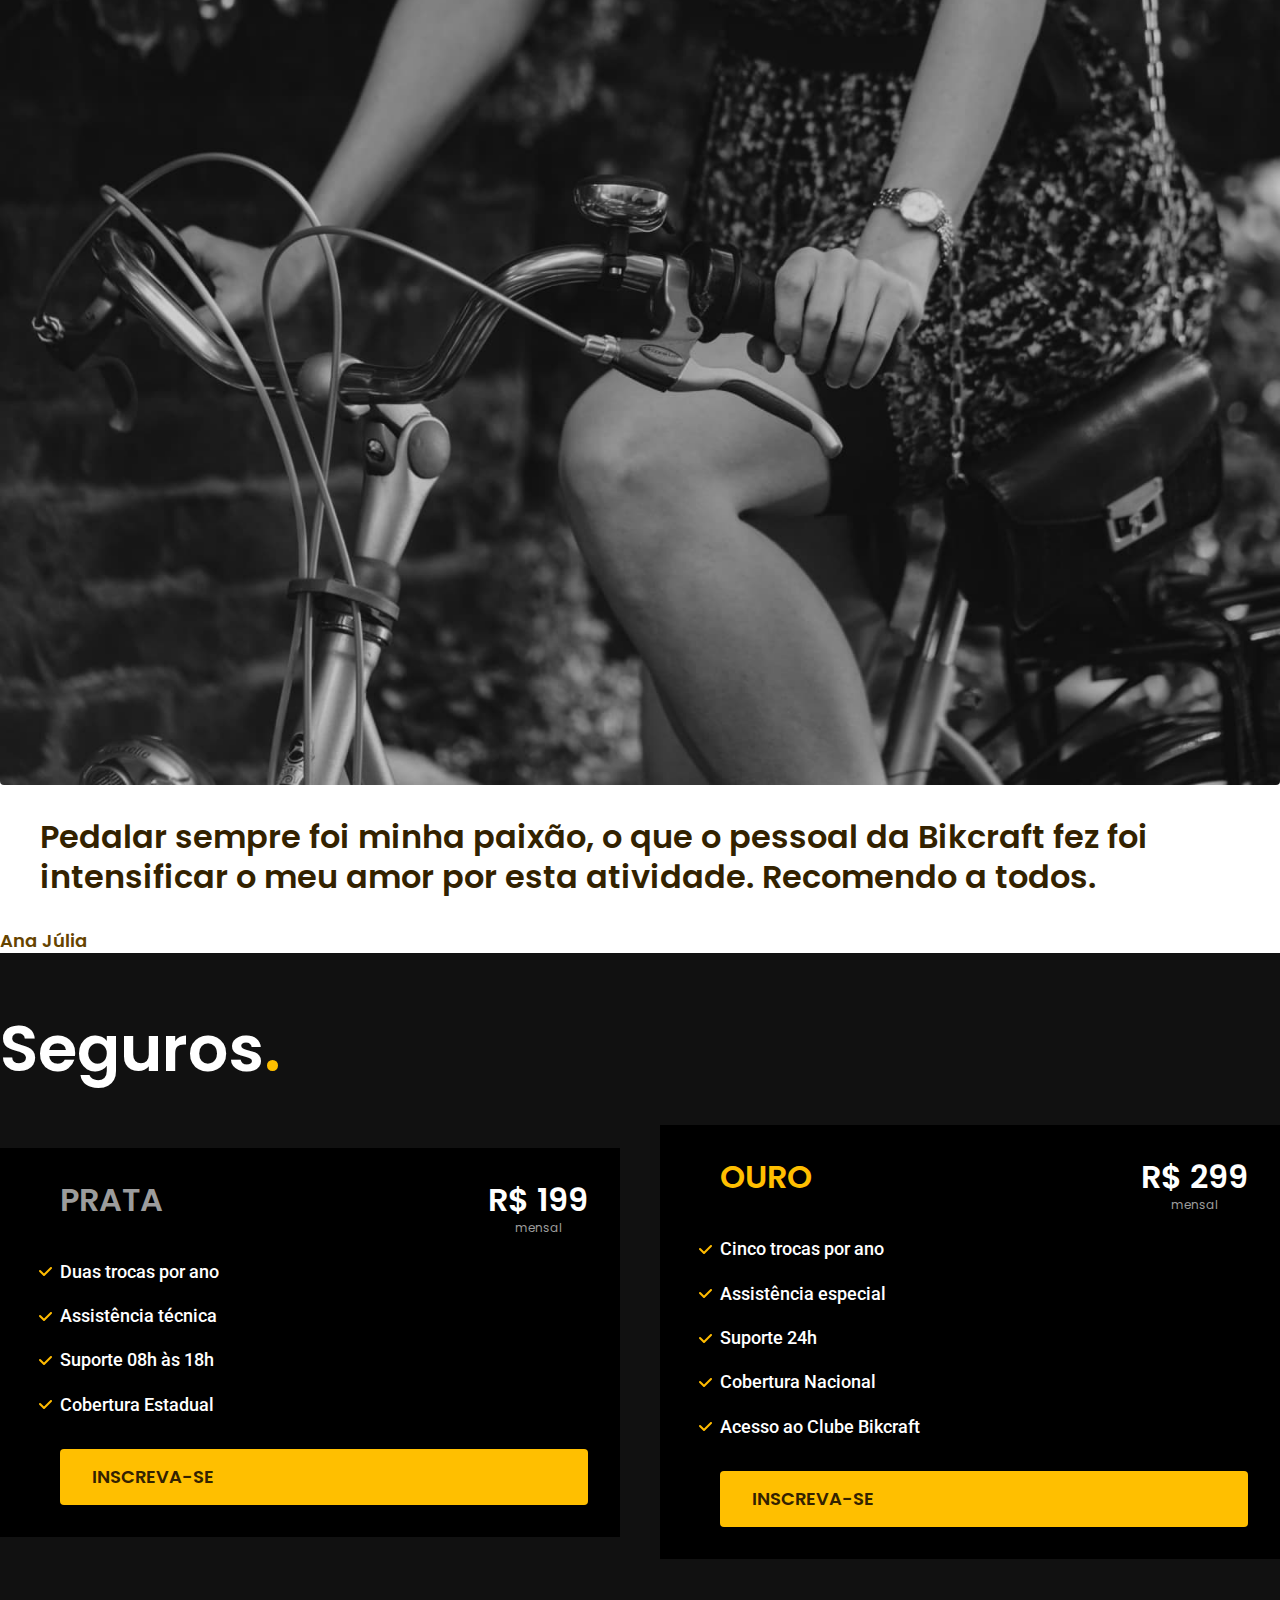
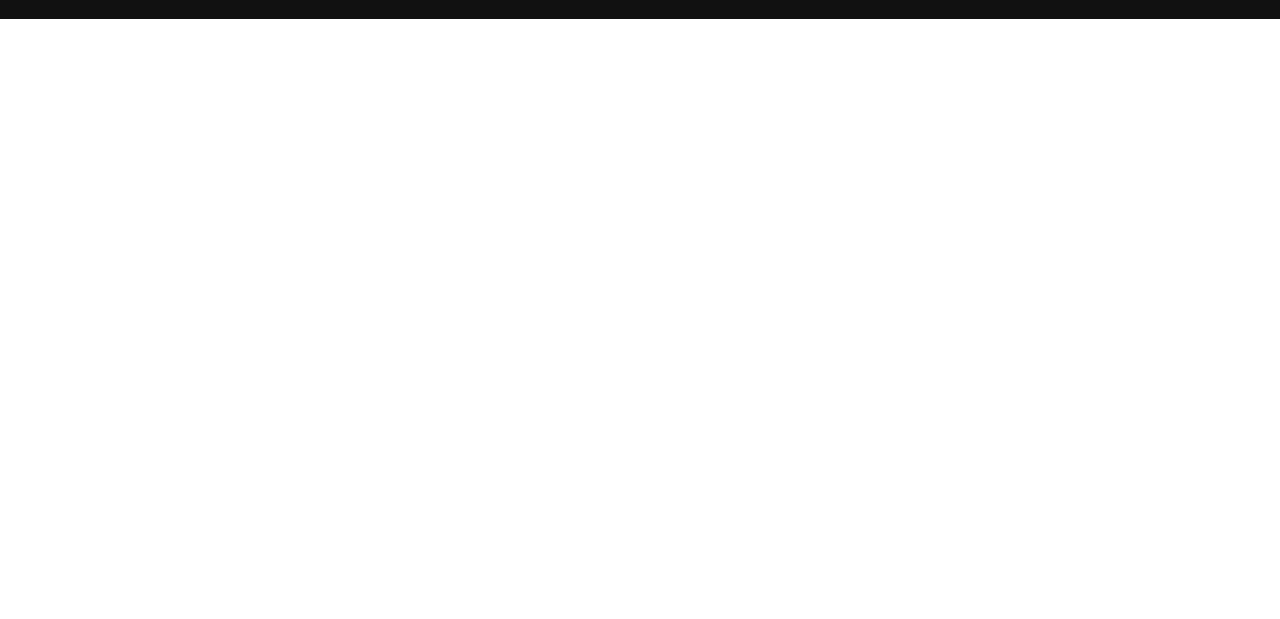
==== commit 94560493: "Seção seguros" ====
--- a/index.html
+++ b/index.html
@@ -74,28 +74,88 @@
       </ul>
     </article>
     <article class="tecnologia-bg">
-      <div class="tecnologia-container">
+      <div class="tecnologia container">
         <div class="tecnologia-conteudo">
           <span class="font-2-l-b cor-5">Tecnologia Avançada</span>
-          <h2>Você escolhe as suas cores e componentes.</h2>
-          <p>Cada Bikcraft é única e possui a sua identidade. As medidas serão exatas para seu corpo e altura, garantindo maior conforto e ergonomia na sua pedalada. Você também pode personalizar completamente as suas cores.</p>
-          <a href="./bicicletas.html">Escolha um modelo</a>
-          <div>
-            <img src="img/icones/eletrica.svg" alt="">
-            <h3>Motor Elétrico</h3>
-            <p>Toda Bikcraft é equipada com um motor elétrico que possui duração de até 120h. A bateria é recarregada com a energia ao pedalar.</p>
-          </div>
-          <div>
-            <img src="img/icones/rastreador.svg" alt="">
-            <h3>Rastreador</h3>
-            <p>Sabemos o quão preciosa é sua Bikcraft, por isso adicionamos rastreadores e sistemas anti-furto para garantir o seu sossego.</p>
+          <h2 class="font-1-xxl cor-0">Você escolhe as suas cores e componentes<span class="cor-p1">.</span></h2>
+          <p class="font-2-1 cor-5">Cada Bikcraft é única e possui a sua identidade. As medidas serão exatas para seu corpo e altura, garantindo maior conforto e ergonomia na sua pedalada. Você também pode personalizar completamente as suas cores.</p>
+          <a class="link" href="./bicicletas.html">Escolha um modelo</a>
+          
+          <div class="tecnologia-vantagens">
+            <div>
+              <img src="img/icones/eletrica.svg" alt="">
+              <h3 class="font-1-m cor-0">Motor Elétrico</h3>
+              <p class="font-2-s cor-5">Toda Bikcraft é equipada com um motor elétrico que possui duração de até 120h. A bateria é recarregada com a energia ao pedalar.</p>
+            </div>
+            <div>
+              <img src="img/icones/rastreador.svg" alt="">
+              <h3 class="font-1-m cor-0">Rastreador</h3>
+              <p class="font-2-s cor-5">Sabemos o quão preciosa é sua Bikcraft, por isso adicionamos rastreadores e sistemas anti-furto para garantir o seu sossego.</p>
+            </div>
           </div>
         </div>
         <div class="tecnologia-imagem">
           <img src="img/fotos/tecnologia.jpg" alt="">
         </div>
       </div>
+    </article>
 
+    <!--Section pois não faz sentido sozinho, somente no contexto da pagina-->
+    <section class="parceiros" aria-label="Nossos Parceiros">
+      <h2 class="Container font-1-xxl">nossos parceiros<span class="cor-p1">.</span></h2>
+      <ul>
+        <li><img src="img/parceiros/caravan.svg" alt="caravan"></li>
+        <li><img src="img/parceiros/ranek.svg" alt="ranek"></li>
+        <li><img src="img/parceiros/handel.svg" alt="handel"></li>
+        <li><img src="img/parceiros/dogs.svg" alt="dogs"></li>
+        <li><img src="img/parceiros/lescone.svg" alt="lescone"></li>
+        <li><img src="img/parceiros/flexblog.svg" alt="flexblog"></li>
+        <li><img src="img/parceiros/wildbeast.svg" alt="wildbeast"></li>
+        <li><img src="img/parceiros/surfbot.svg" alt="surfbot"></li>
+      </ul>
+    </section>
+
+    <section class="depoimento" aria-label="Depoimento">
+      <div>
+        <img src="img/fotos/depoimento.jpg" alt="Pessoa pedalando uma Bikcraft">
+      </div>
+      <div class="depoimento-conteudo">
+        <blockquote class="font-1-xl cor-p5">
+          <p>Pedalar sempre foi minha paixão, o que o pessoal da Bikcraft fez foi intensificar o meu amor por esta atividade. Recomendo a todos.</p>
+        </blockquote>
+        <span class="font-1-m-b cor-p4">Ana Júlia</span>
+      </div>
+    </section>
+
+    <article class="seguros-bg">
+      <div class="seguros container">
+        <h2 class="font-1-xxl cor-0">Seguros<span class="cor-p1">.</span></h2>
+        <div class="seguros-item">
+            <h3 class="font-1-xl cor-6">PRATA</h3>
+            <span class="font-1-xl cor-0">R$ 199 <span class="font-1-xs cor-6">mensal</span></span>
+            <ul class="font-2-m cor-0">
+              <li>Duas trocas por ano</li>
+              <li>Assistência técnica</li>
+              <li>Suporte 08h às 18h</li>
+              <li>Cobertura Estadual</li>
+            </ul>
+            <a class="botao" href="#">Inscreva-se</a>
+        </div>
+
+        <div class="seguros-item">
+          <h3 class="font-1-xl cor-p1">OURO</h3>
+          <span class="font-1-xl cor-0">R$ 299 <span class="font-1-xs cor-6">mensal</span></span>
+          <ul class="font-2-m cor-0">
+            <li>Cinco trocas por ano</li>
+            <li>Assistência especial</li>
+            <li>Suporte 24h</li>
+            <li>Cobertura Nacional</li>
+            <li>Acesso ao Clube Bikcraft</li>
+          </ul>
+          <a class="botao" href="#">Inscreva-se</a>
+      </div>
+
+      </div>
     </article>
   </body>
 </html>
--- a/css/style.css
+++ b/css/style.css
@@ -12,10 +12,18 @@
 
 /*home*/
 @import "home.css/introducao.css";
+@import "home.css/tecnologia.css";
+@import "home.css/parceiros.css";
+@import "home.css/depoimento.css";
 
 /*bicicletas*/
 @import "bicicletas.css/bicicletas-lista.css";
 
+/*seguros*/
+@import "seguros.css/seguros.css";
 
 
 
+
+
+
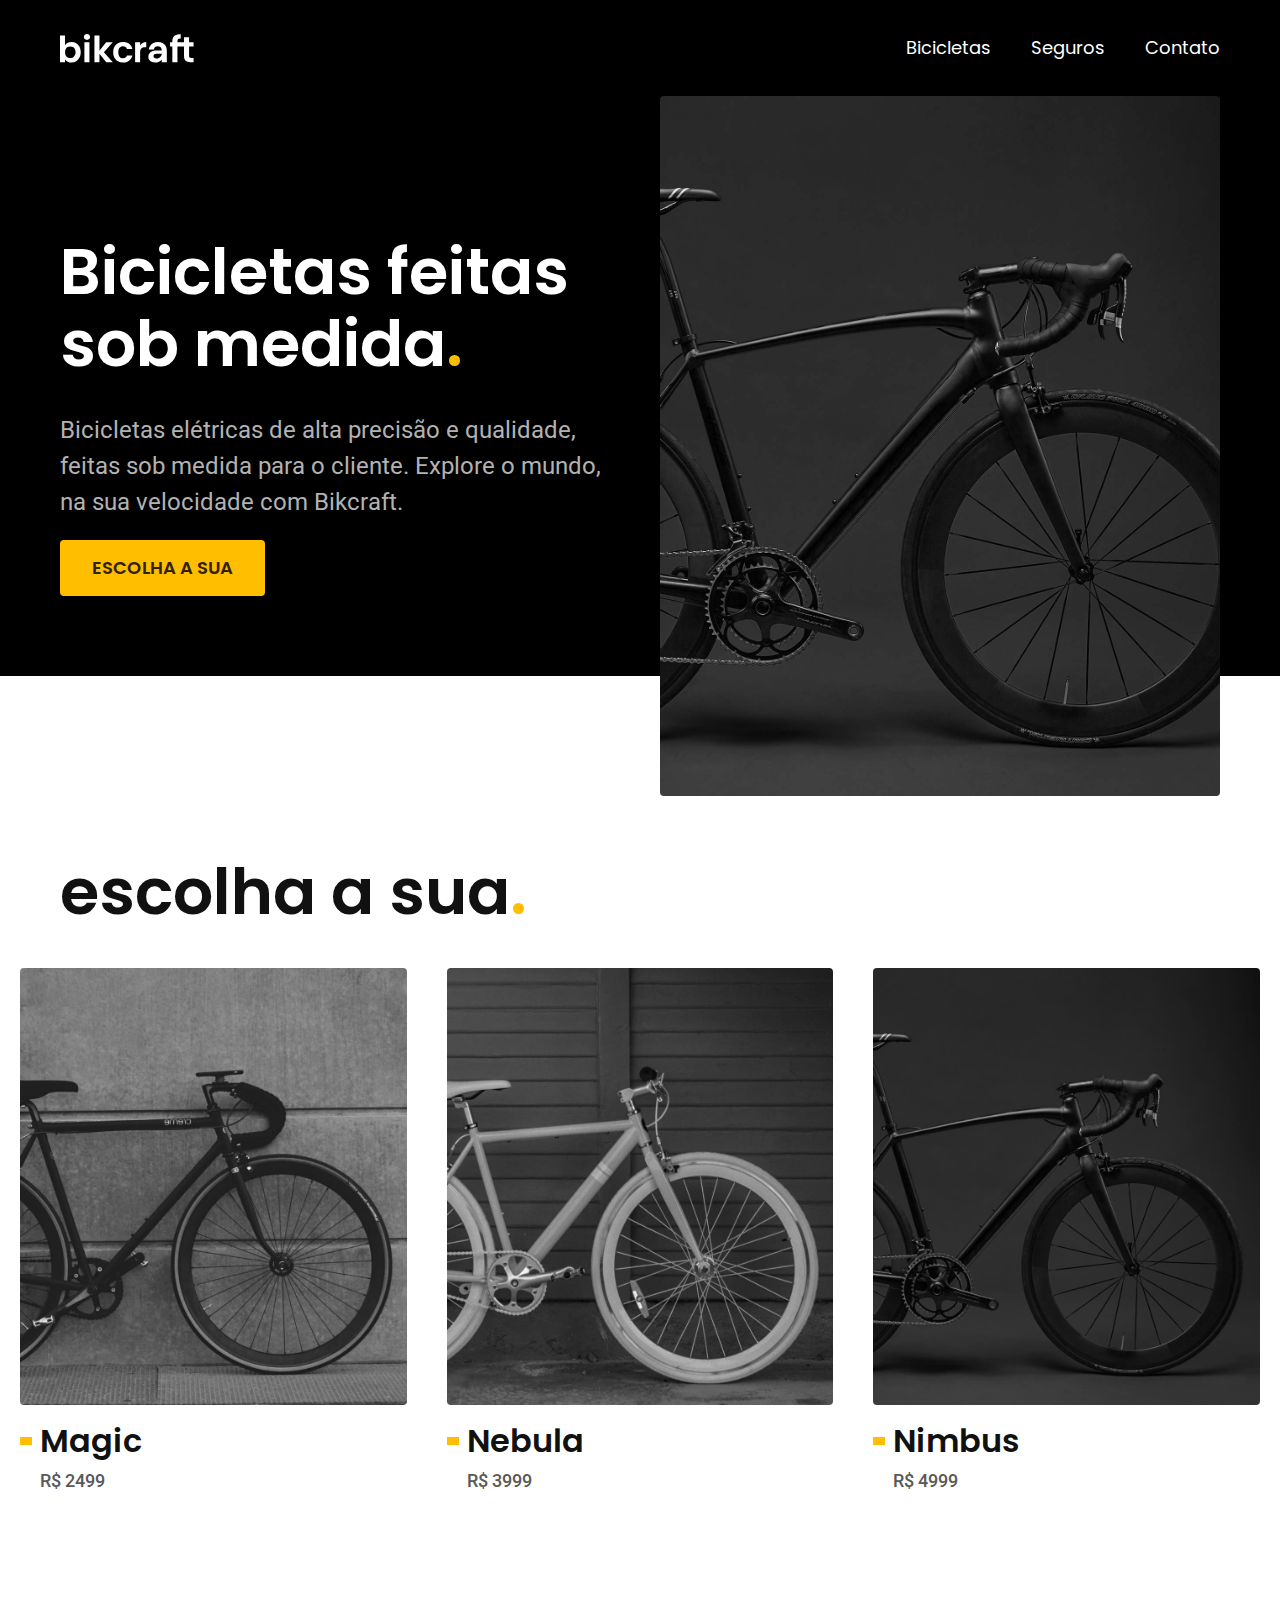
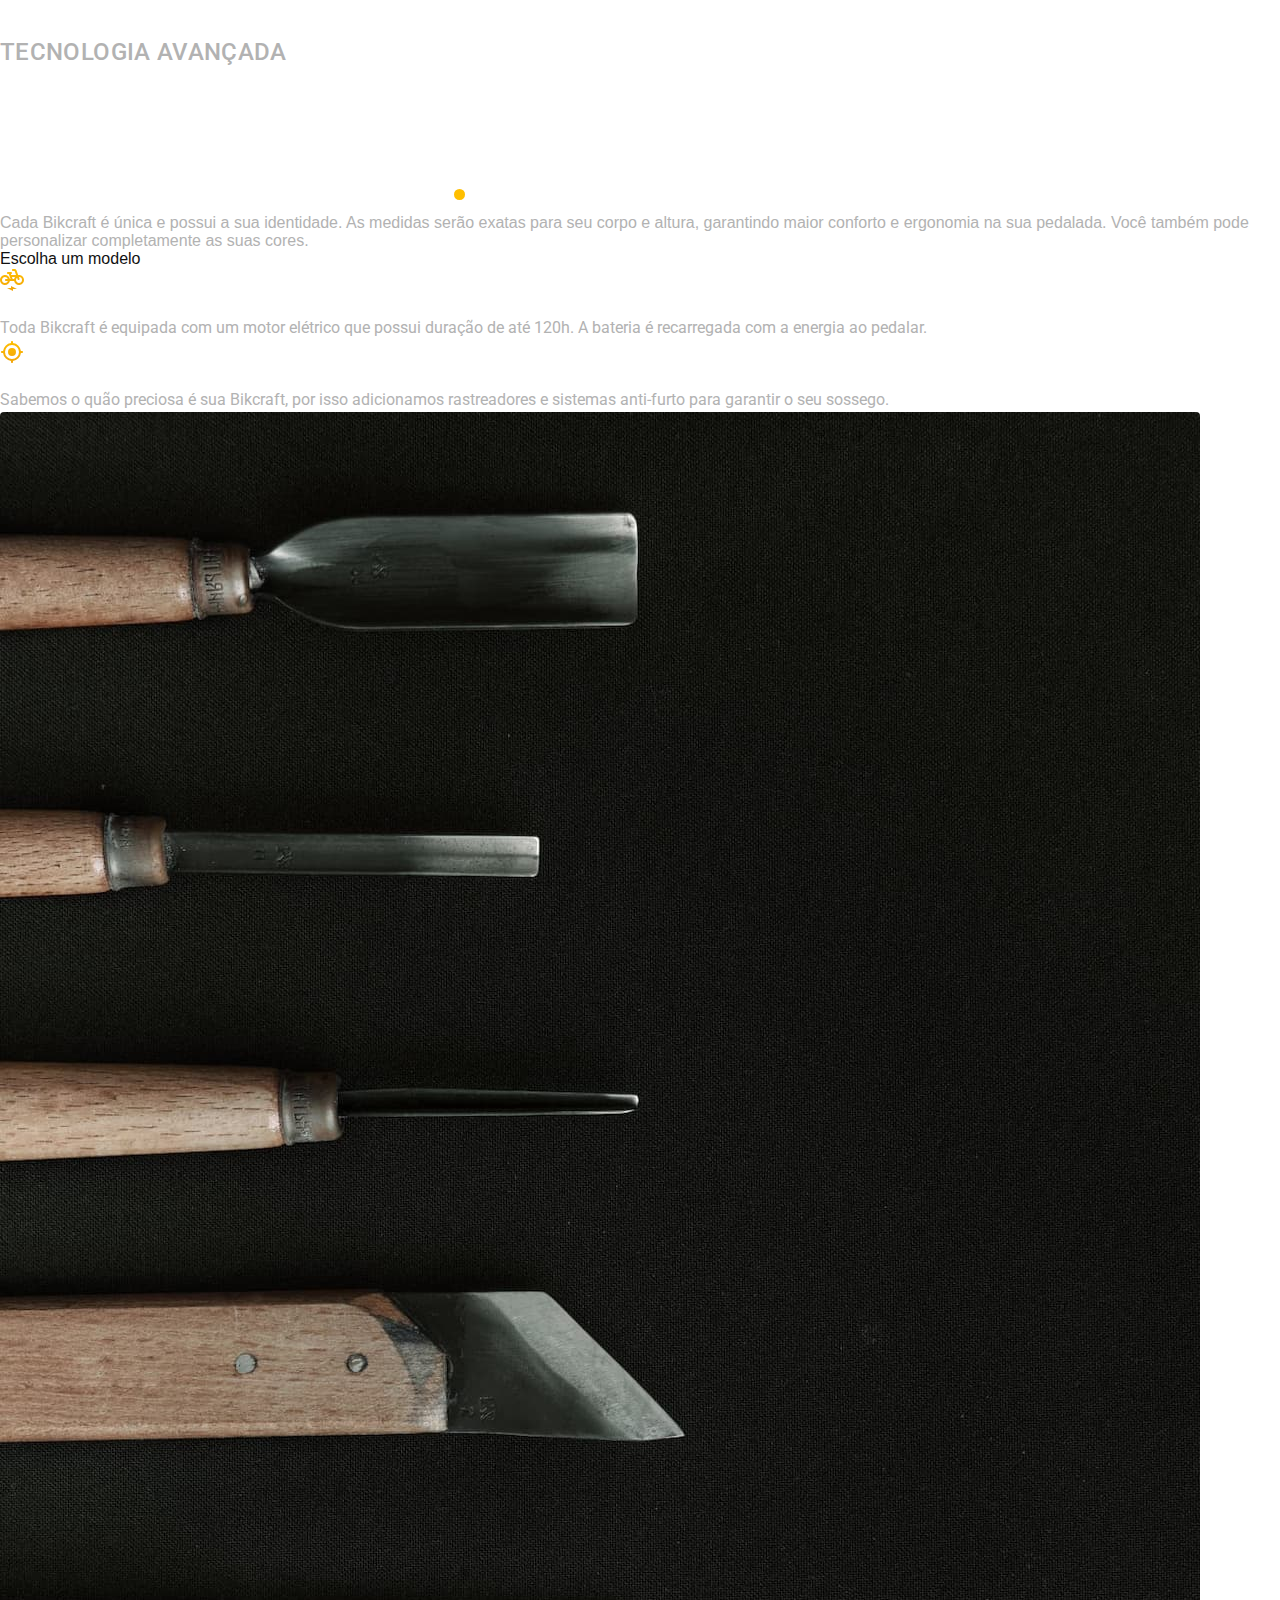
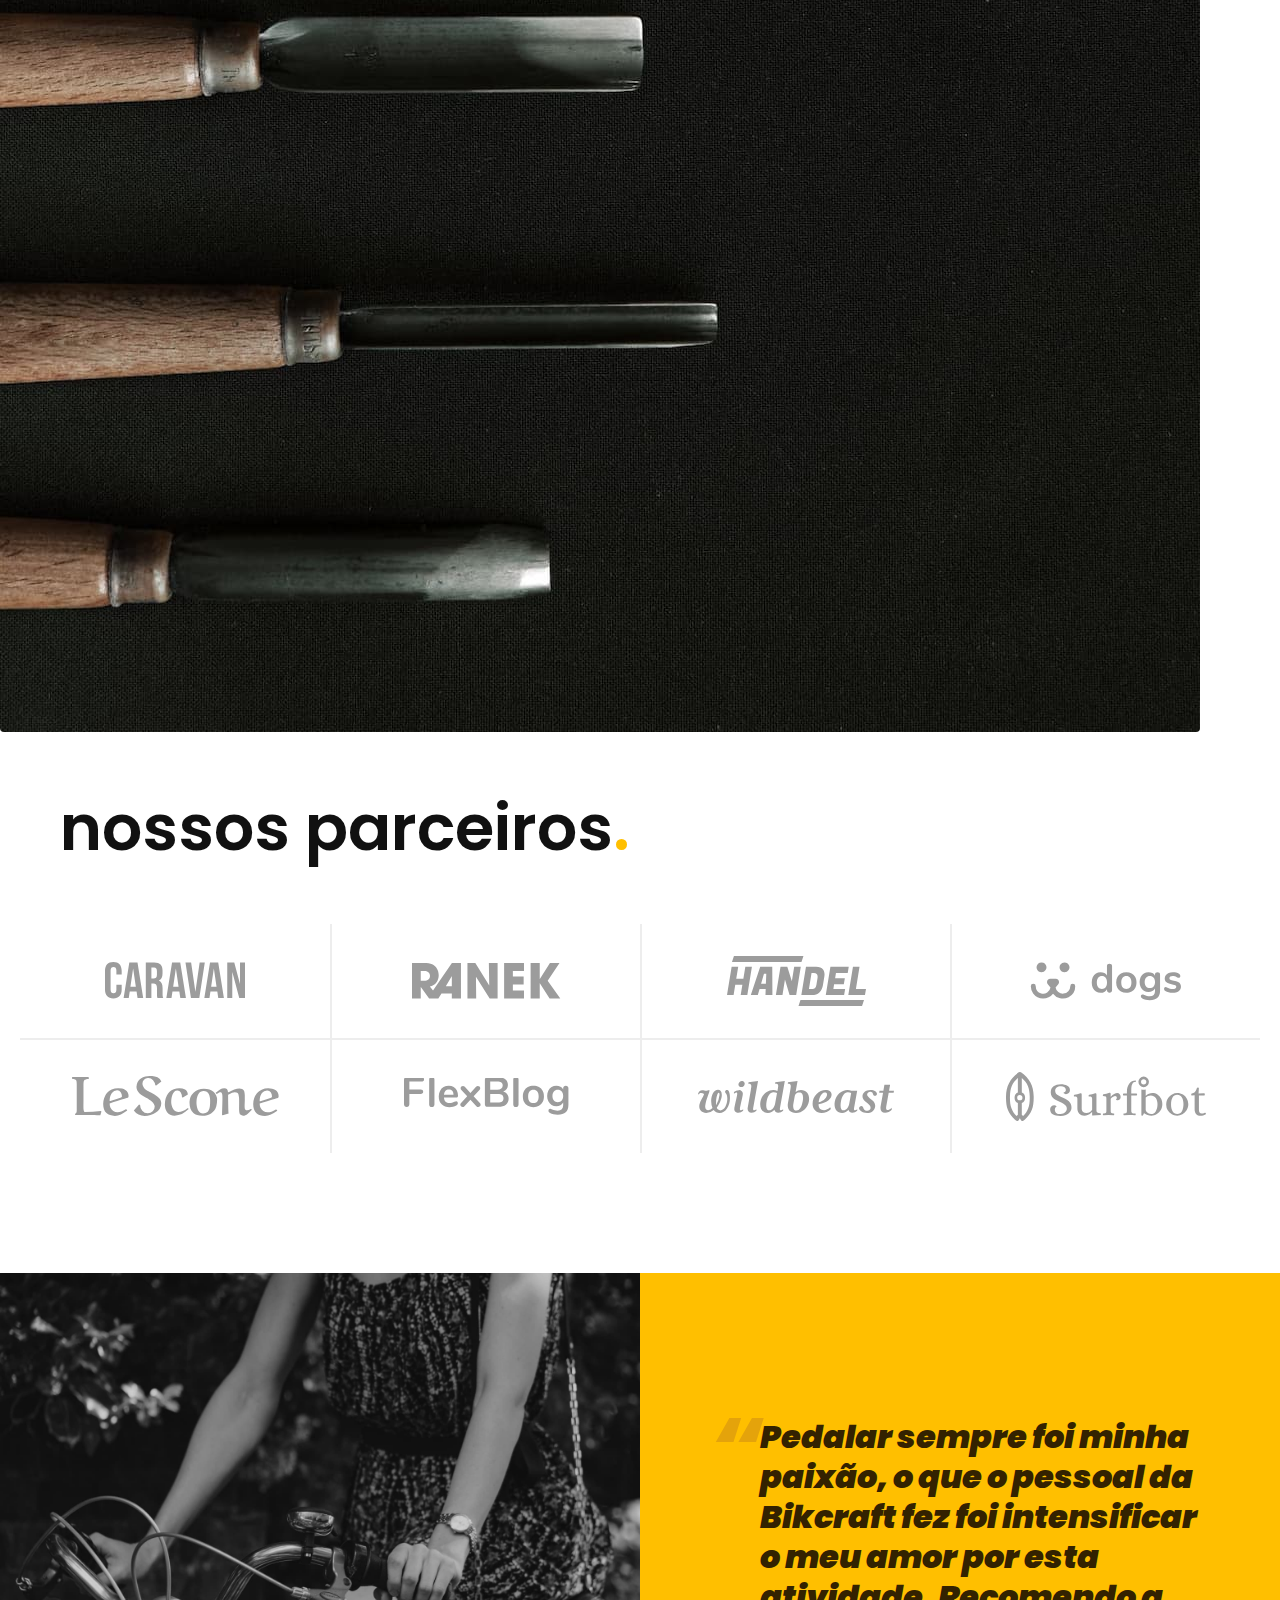
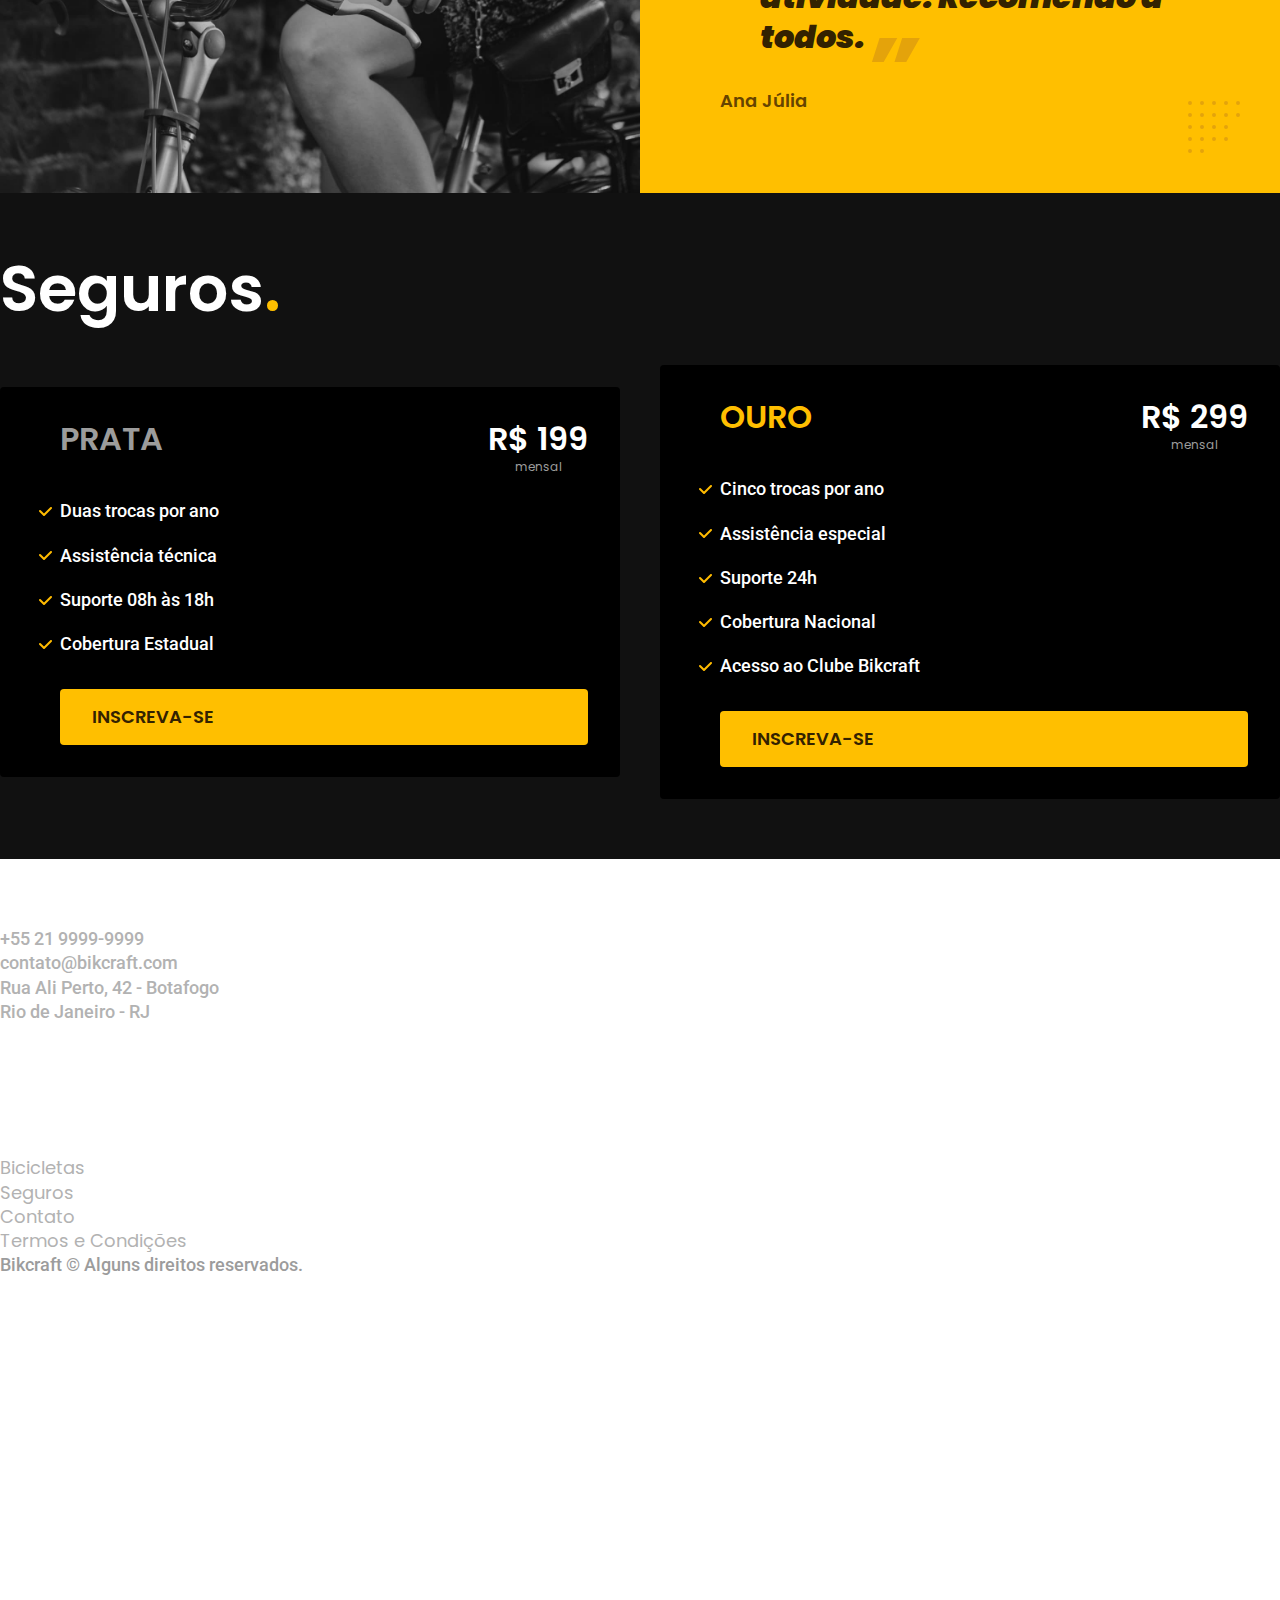
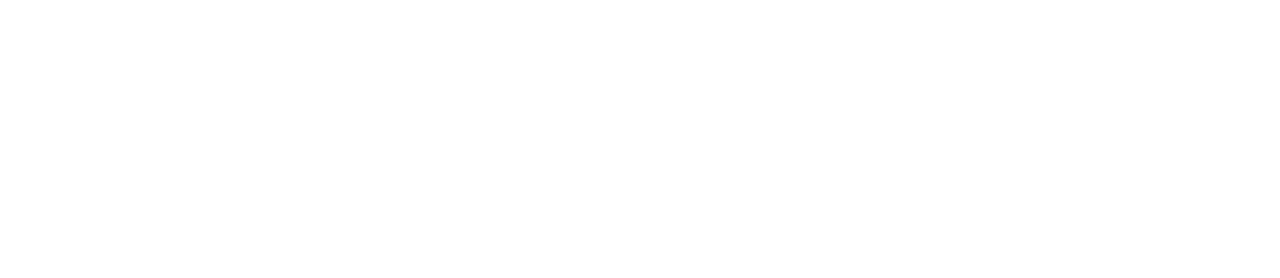
==== commit 22c3b790: "Otimização - Tamanho das imagens" ====
--- a/index.html
+++ b/index.html
@@ -10,8 +10,9 @@
       name="description"
       content="Bicicletas elétricas de alta precisão e qualidade, feitas sob medida para o cliente. Explore o mundo, na sua velocidade com Bikcraft. "
     />
-
-    <link rel="stylesheet" href="css/style.css" />
+    <link rel="preload" href="css/style.css" as="style">
+    <link rel="stylesheet" href="css/style.css">
+    
     <link rel="preconnect" href="https://fonts.googleapis.com">
     <link rel="preconnect" href="https://fonts.gstatic.com" crossorigin>
     <link href="https://fonts.googleapis.com/css2?family=Josefin+Sans:ital,wght@1,200;1,300&family=Poppins:wght@400;600&family=Roboto:wght@400;500&family=Yeseva+One&display=swap" rel="stylesheet">
@@ -21,7 +22,7 @@
     <header class="header-bg">
       <div class="header container">
         <a href="./">
-           <img src="img/bikcraft.svg" alt="Bikcraft" />
+           <img src="img/bikcraft.svg" width="136" height="32" alt="Bikcraft" />
         </a>
         <nav aria-label="primaria">
           <ul class="header-menu font-1-m cor-0">
@@ -40,16 +41,17 @@
           <p class="font-2-l cor-5">Bicicletas elétricas de alta precisão e qualidade, feitas sob medida para o cliente. Explore o mundo, na sua velocidade com Bikcraft.</p>
           <a class="botao" href="./bicicletas.html">Escolha a sua</a>
         </div>
-        <div>
-          <img src="img/fotos/introducao.jpg" alt="Bicicelta elétrica preta.">
-        </div>  
+        <picture> <!--Otimização da imagem-->
+          <source media="(max-width: 800px)" srcset="./img/bicicletas/nimbus.jpg">
+          <img src="img/fotos/introducao.jpg" width="1280" height="1600" alt="Bicicelta elétrica preta.">
+        </picture> 
       </div>
     </main>
     <article class="bicicletas-lista">
       <h2 class="Container font-1-xxl">escolha a sua<span class="cor-p1">.</span></h2>
       <ul>
         <li>
-          <a href="./bicicletas/magic/html">
+          <a href="bicicletas/magic.html" target="_blank">
             <img src="img/bicicletas/magic-home.jpg" alt="Bicicleta preta">
           <h3 class="font-1-xl">Magic</h3>
           <span class="font-2-m cor-8">R$ 2499</span>
@@ -57,20 +59,21 @@
         </li>
 
         <li>
-          <a href="./bicicletas/nimbus/html">
+          <a href="bicicletas/nebula.html" target="_blank">
+            <img src="img/bicicletas/nebula-home.jpg" alt="Bicicleta branca">
+          <h3 class="font-1-xl">Nebula</h3>
+          <span class="font-2-m cor-8">R$ 3999</span>
+          </a>
+        </li>
+
+        <li>
+          <a href="bicicletas/nimbus.html" target="_blank">
             <img src="img/bicicletas/nimbus-home.jpg" alt="Bicicleta preta">
           <h3 class="font-1-xl">Nimbus</h3>
           <span class="font-2-m cor-8">R$ 4999</span>
           </a>
         </li>
-         
-        <li>
-          <a href="./bicicletas/nebula/html">
-            <img src="img/bicicletas/nebula-home.jpg" alt="Bicicleta branca">
-          <h3 class="font-1-xl">Nebula</h3>
-          <span class="font-2-m cor-8">R$ 3999</span>
-          </a>
-        </li>
+        
       </ul>
     </article>
     <article class="tecnologia-bg">
@@ -83,19 +86,19 @@
           
           <div class="tecnologia-vantagens">
             <div>
-              <img src="img/icones/eletrica.svg" alt="">
+              <img src="img/icones/eletrica.svg" width="24" height="24" alt="">
               <h3 class="font-1-m cor-0">Motor Elétrico</h3>
               <p class="font-2-s cor-5">Toda Bikcraft é equipada com um motor elétrico que possui duração de até 120h. A bateria é recarregada com a energia ao pedalar.</p>
             </div>
             <div>
-              <img src="img/icones/rastreador.svg" alt="">
+              <img src="img/icones/rastreador.svg" width="24" height="24" alt="">
               <h3 class="font-1-m cor-0">Rastreador</h3>
               <p class="font-2-s cor-5">Sabemos o quão preciosa é sua Bikcraft, por isso adicionamos rastreadores e sistemas anti-furto para garantir o seu sossego.</p>
             </div>
           </div>
         </div>
         <div class="tecnologia-imagem">
-          <img src="img/fotos/tecnologia.jpg" alt="">
+          <img src="img/fotos/tecnologia.jpg" width="1200" height="1920" alt="">
         </div>
       </div>
     </article>
@@ -157,5 +160,43 @@
 
       </div>
     </article>
+    
+    <footer class="footer-bg">
+      <div class="footer container">
+        <img src="./img/bikcraft.svg" alt="Bikcraft">
+        <div class="footer-contato">
+          <h3 class="font-2-l-b cor-0">Contato</h3>
+          <ul class="font-2-m cor-5">
+            <li><a href="tel:+552199999999">+55 21 9999-9999</a></li>
+            <li><a href="mailto:contato@bikcraft.com">contato@bikcraft.com</a></li>
+            <li>Rua Ali Perto, 42 - Botafogo</li>
+            <li>Rio de Janeiro - RJ</li>
+          </ul>
+          <div class="footer-redes">
+            <a href="./">
+              <img src="./img/redes/instagram.svg" alt="Instagram">
+            </a>
+            <a href="./">
+              <img src="./img/redes/facebook.svg" alt="Facebook">
+            </a>
+            <a href="./">
+              <img src="./img/redes/youtube.svg" alt="Youtube">
+            </a>
+          </div>
+        </div>
+        <div class="footer-informacoes">
+          <h3 class="font-2-l-b cor-0">Informações</h3>
+          <nav>
+            <ul class="font-1-m cor-5">
+              <li><a href="./bicicletas.html">Bicicletas</a></li>
+              <li><a href="./seguros.html">Seguros</a></li>
+              <li><a href="./contato.html">Contato</a></li>
+              <li><a href="./termos.html">Termos e Condições</a></li>
+            </ul>
+          </nav>
+        </div>
+        <p class="footer-copy font-2-m cor-6">Bikcraft © Alguns direitos reservados.</p>
+      </div>
+    </footer>
   </body>
 </html>
--- a/css/style.css
+++ b/css/style.css
@@ -1,5 +1,6 @@
 @import "global/global.css";
 @import "global/header.css";
+@import "global/footer.css";
 
 /*tipografia*/
 @import "utilidades.css/tipografia.css";
@@ -18,9 +19,21 @@
 
 /*bicicletas*/
 @import "bicicletas.css/bicicletas-lista.css";
+@import "bicicletas.css/bicicletas.css";
+
+/*bicicleta*/
+@import "bicicleta/bicicleta.css";
+@import "bicicleta/seguro.css";
+
 
 /*seguros*/
 @import "seguros.css/seguros.css";
+@import "seguros.css/vantagens.css";
+@import "seguros.css/perguntas.css";
+
+/*Paginas internas*/
+/*termos*/
+@import "termos/termos.css";
 
 
 
--- a/css/style.css
+++ b/css/style.css
@@ -1,5 +1,6 @@
 @import "global/global.css";
 @import "global/header.css";
+@import "global/footer.css";
 
 /*tipografia*/
 @import "utilidades.css/tipografia.css";
@@ -18,9 +19,21 @@
 
 /*bicicletas*/
 @import "bicicletas.css/bicicletas-lista.css";
+@import "bicicletas.css/bicicletas.css";
+
+/*bicicleta*/
+@import "bicicleta/bicicleta.css";
+@import "bicicleta/seguro.css";
+
 
 /*seguros*/
 @import "seguros.css/seguros.css";
+@import "seguros.css/vantagens.css";
+@import "seguros.css/perguntas.css";
+
+/*Paginas internas*/
+/*termos*/
+@import "termos/termos.css";
 
 
 
